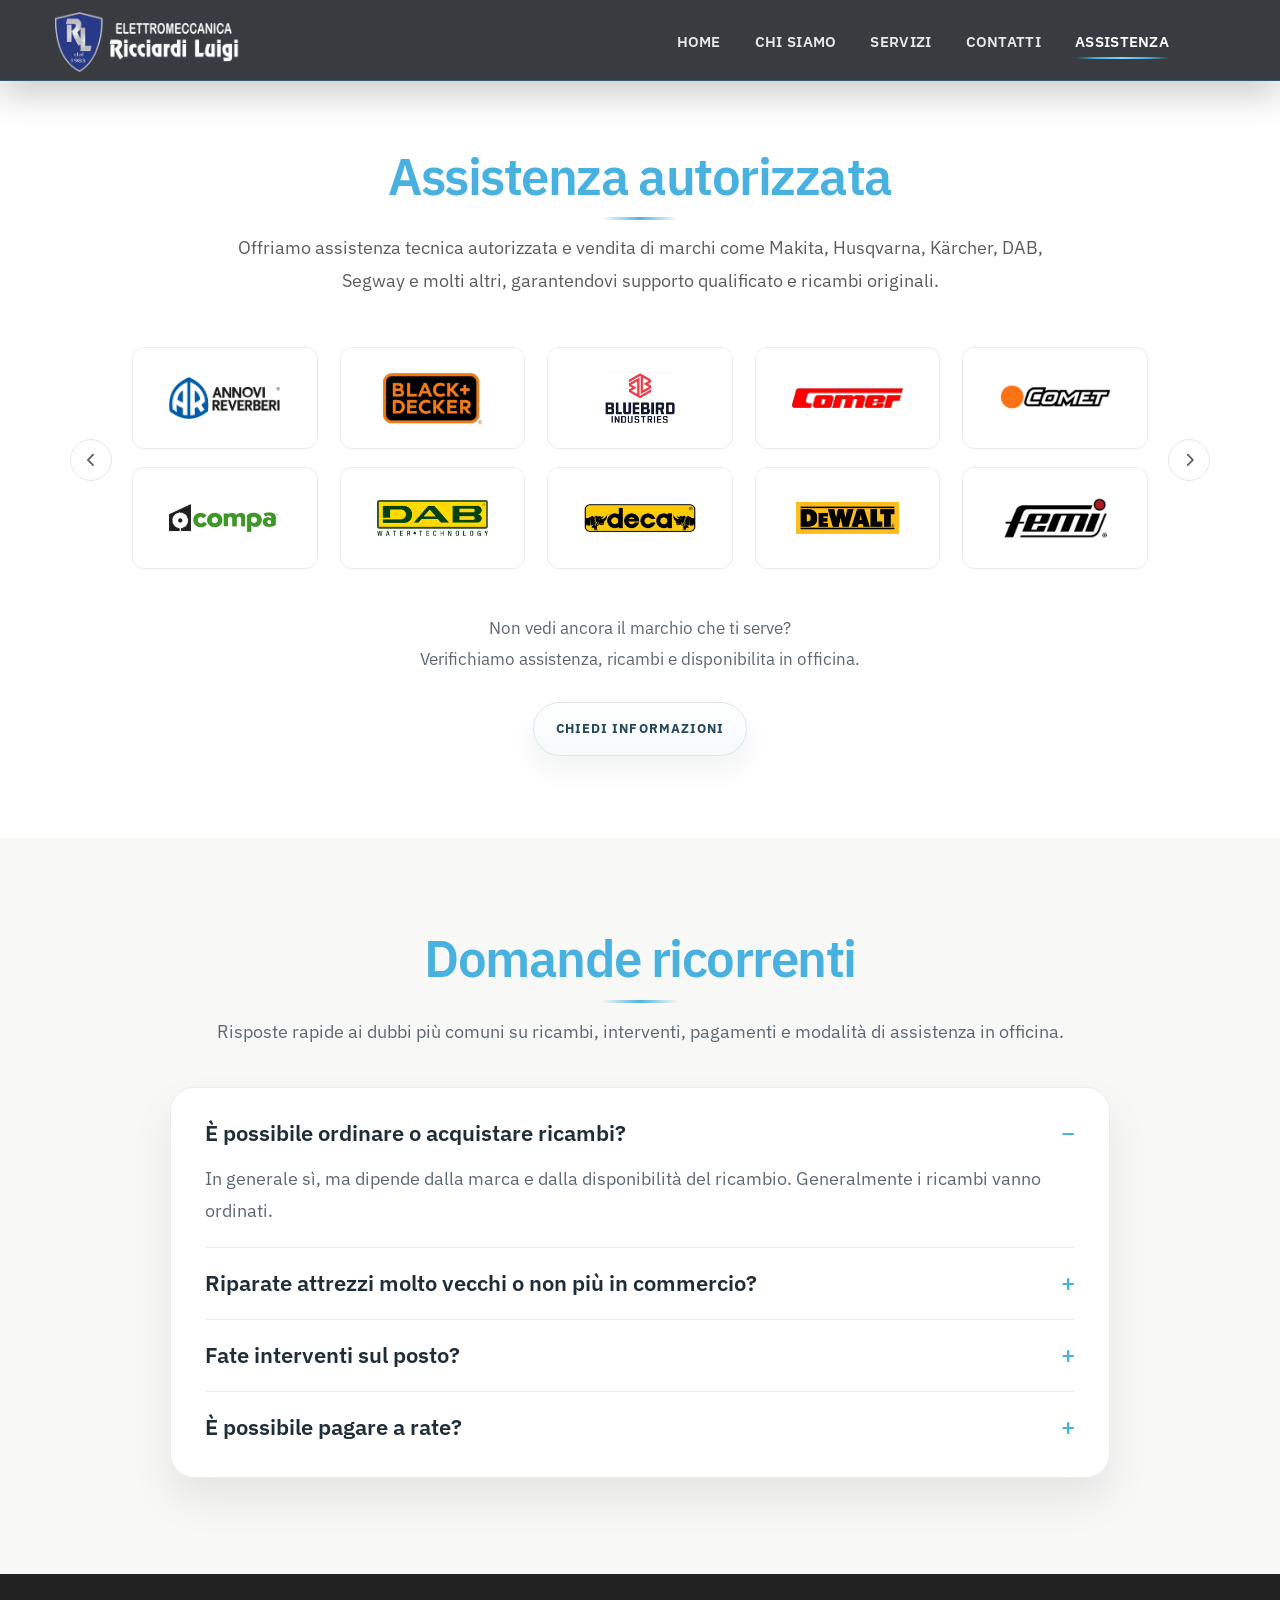
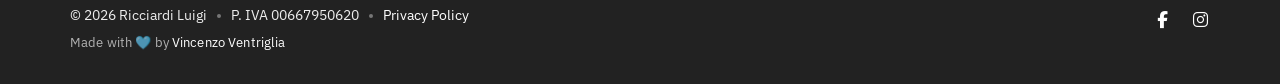
==== assistenza/index.html @ 471c22dd "Add Privacy Policy page and update footer links across multiple pages" ====
<!DOCTYPE html>
<html lang="it">
<head>
    <meta charset="utf-8">
    <meta name="viewport" content="width=device-width, initial-scale=1.0">
    <meta name="description" content="Assistenza autorizzata, marchi trattati e domande frequenti su ricambi, interventi, pagamenti e servizi di Ricciardi Luigi Elettromeccanica a Benevento.">
    <meta name="robots" content="index,follow,max-image-preview:large,max-snippet:-1,max-video-preview:-1">
    <meta name="author" content="Ricciardi Luigi Elettromeccanica">
    <meta name="theme-color" content="#13161b">
    <title>Assistenza | Ricciardi Luigi Elettromeccanica</title>
    <link rel="canonical" href="https://ricciardiluigi.it/assistenza/">
    <link rel="alternate" hreflang="it-IT" href="https://ricciardiluigi.it/assistenza/">
    <meta property="og:locale" content="it_IT">
    <meta property="og:type" content="website">
    <meta property="og:site_name" content="Ricciardi Luigi Elettromeccanica">
    <meta property="og:title" content="Assistenza | Ricciardi Luigi Elettromeccanica">
    <meta property="og:description" content="Assistenza autorizzata, marchi trattati e domande frequenti su ricambi, interventi, pagamenti e servizi a Benevento.">
    <meta property="og:url" content="https://ricciardiluigi.it/assistenza/">
    <meta property="og:image" content="https://ricciardiluigi.it/images/about/about_1_desktop.webp">
    <meta property="og:image:alt" content="Ricciardi Luigi Elettromeccanica a Benevento">
    <meta name="twitter:card" content="summary_large_image">
    <meta name="twitter:title" content="Assistenza | Ricciardi Luigi Elettromeccanica">
    <meta name="twitter:description" content="Assistenza autorizzata, marchi trattati e domande frequenti su ricambi, interventi, pagamenti e servizi a Benevento.">
    <meta name="twitter:image" content="https://ricciardiluigi.it/images/about/about_1_desktop.webp">
    <link href="../css/bootstrap.min.css" rel="stylesheet">
    <link rel="preconnect" href="https://fonts.googleapis.com">
    <link rel="preconnect" href="https://fonts.gstatic.com" crossorigin>
    <link href="https://fonts.googleapis.com/css2?family=IBM+Plex+Sans:wght@400;500;600;700&display=swap" rel="stylesheet">
    <link rel="preload" href="../css/icons.css?v=20260712-01" as="style" onload="this.onload=null;this.rel='stylesheet'">
    <noscript><link href="../css/icons.css?v=20260712-01" rel="stylesheet"></noscript>
    <link rel="preload" href="../css/animate.min.css" as="style" onload="this.onload=null;this.rel='stylesheet'">
    <noscript><link href="../css/animate.min.css" rel="stylesheet"></noscript>
    <link href="../css/styles.css?v=20260721-04" rel="stylesheet">
    <link rel="icon" type="image/x-icon" href="/favicon.ico">
    <link rel="shortcut icon" href="/favicon.ico">
</head>
<body>
    <header id="header">
        <nav id="main-nav" class="navbar navbar-default navbar-fixed-top" role="banner">
            <div class="container">
                <div class="navbar-header">
                    <button type="button" class="navbar-toggle collapsed" data-toggle="collapse" data-target="#primary-nav" aria-expanded="false" aria-controls="primary-nav" aria-label="Apri menu">
                        <span class="sr-only">Apri menu di navigazione</span>
                        <span class="navbar-toggle__box" aria-hidden="true">
                            <span class="icon-bar"></span>
                            <span class="icon-bar"></span>
                            <span class="icon-bar"></span>
                        </span>
                    </button>
                    <a class="navbar-brand" href="../index.html"><img src="../images/logo_esteso.webp" alt="Ricciardi Luigi Elettromeccanica"></a>
                </div>
                <div id="primary-nav" class="collapse navbar-collapse navbar-right">
                    <ul class="nav navbar-nav">
                        <li><a href="../index.html">Home</a></li>
                        <li class="nav-home-child"><a href="../index.html#about">Chi Siamo</a></li>
                        <li class="nav-home-child"><a href="../index.html#services">Servizi</a></li>
                        <li class="nav-home-child"><a href="../index.html#contact-us">Contatti</a></li>
                        <li class="active"><a href="index.html">Assistenza</a></li>
                        <li class="nav-mobile-only nav-assistenza-child"><a href="#domande-ricorrenti">Domande frequenti</a></li>
                      </ul>
                </div>
            </div>
        </nav>
    </header>

    <section id="page-top" class="page-shell support-page-shell">
        <div class="container">
            <div class="brand-area brand-area--subpage">
                <div class="section-header wow fadeInDown">
                    <h1 class="section-title">Assistenza autorizzata</h1>
                    <p>Offriamo assistenza tecnica autorizzata e vendita
                        di marchi come Makita, Husqvarna, Kärcher, DAB, Segway e molti altri, garantendovi
                        supporto qualificato e ricambi originali.
                    </p>
                </div>
                <div class="brand-carousel wow fadeInUp" data-wow-duration="500ms" data-wow-delay="0ms" data-brand-base="../">
                    <button class="brand-carousel__arrow brand-carousel__arrow--prev" type="button" aria-label="Marchi precedenti">
                        <i class="fa-solid fa-chevron-left" aria-hidden="true"></i>
                    </button>
                    <div class="brand-carousel__viewport">
                        <div class="brand-carousel__track"></div>
                    </div>
                    <button class="brand-carousel__arrow brand-carousel__arrow--next" type="button" aria-label="Marchi successivi">
                        <i class="fa-solid fa-chevron-right" aria-hidden="true"></i>
                    </button>
                </div>
                <div class="brand-area__footer wow fadeInUp" data-wow-duration="500ms" data-wow-delay="80ms">
                    <p>Non vedi ancora il marchio che ti serve? <br>Verifichiamo assistenza, ricambi e disponibilita in officina.</p>
                    <a class="brand-area__cta" href="../index.html#contact-us">Chiedi informazioni</a>
                </div>
            </div>
        </div>
    </section>

    <section class="support-questions-area" id="domande-ricorrenti">
        <div class="container">
            <div class="section-header support-questions-header wow fadeInDown" data-wow-duration="500ms" data-wow-delay="120ms">
                <h2 class="section-title">Domande ricorrenti</h2>
                <p>Risposte rapide ai dubbi più comuni su ricambi, interventi, pagamenti e modalità di assistenza in officina.</p>
            </div>
            <div class="page-content support-questions wow fadeInUp" data-wow-duration="500ms" data-wow-delay="180ms">
                <details class="support-question" open>
                    <summary>È possibile ordinare o acquistare ricambi?</summary>
                    <p>In generale sì, ma dipende dalla marca e dalla disponibilità del ricambio. Generalmente i ricambi vanno ordinati.</p>
                </details>
                <details class="support-question">
                    <summary>Riparate attrezzi molto vecchi o non più in commercio?</summary>
                    <p>Dipende dalla disponibilità dei ricambi a magazzino.</p>
                </details>
                <details class="support-question">
                    <summary>Fate interventi sul posto?</summary>
                    <p>No, non effettuiamo interventi sul posto.</p>
                </details>
                <details class="support-question">
                    <summary>È possibile pagare a rate?</summary>
                    <p>Sì, abbiamo soluzioni di rateizzazione. Per saperne di più, passa a trovarci in negozio.</p>
                </details>
            </div>
        </div>
    </section>

    <footer id="footer">
        <div class="container">
            <div class="row">
                <div class="col-sm-6">
                    <div class="footer-meta">
                        <div class="footer-meta__legal">
                            <span>&copy; 2026 Ricciardi Luigi</span>
                            <span class="footer-meta__separator" aria-hidden="true"></span>
                            <span>P. IVA 00667950620</span>
                            <span class="footer-meta__separator" aria-hidden="true"></span>
                            <a href="../privacy.html">Privacy Policy</a>
                        </div>
                        <div class="footer-meta__credit">Made with &#129653; by <a href="https://viventriglia.github.io/portfolio/" target="_blank" rel="noopener noreferrer">Vincenzo Ventriglia</a></div>
                    </div>
                </div>
                <div class="col-sm-6">
                    <ul class="social-icons">
                        <li><a href="https://www.facebook.com/ricciardiluigibn/" aria-label="Facebook"><i class="fa-brands fa-facebook-f"></i></a></li>
                        <li><a href="https://www.instagram.com/ricciardi_luigi_bn/" aria-label="Instagram"><i class="fa-brands fa-instagram"></i></a></li>
                    </ul>
                </div>
            </div>
        </div>
    </footer>

    <a id="tohash" class="back-to-top" href="#page-top" aria-label="Torna in alto">
        <svg class="back-to-top__progress" viewBox="0 0 60 60" aria-hidden="true" focusable="false">
            <circle class="back-to-top__progress-track" cx="30" cy="30" r="27"></circle>
            <circle class="back-to-top__progress-circle" cx="30" cy="30" r="27"></circle>
        </svg>
        <i class="fa-solid fa-arrow-up" aria-hidden="true"></i>
    </a>

    <script src="../js/jquery.js"></script>
    <script src="../js/bootstrap.min.js"></script>
    <script src="../images/brands/brands-manifest.js?v=20260609-01"></script>
    <script src="../js/wow.min.js"></script>
    <script src="../js/custom-scripts.js?v=20260803-01"></script>
</body>
</html>
---- css/icons.css ----
/*!
 * Local icon subset based on Font Awesome Free 6.7.2.
 * Keeps the same visual rendering while loading only the icons used on this site.
 */

@font-face {
  font-family: "Ricciardi Icons Solid";
  font-style: normal;
  font-weight: 900;
  font-display: block;
  src: url("../webfonts/fa-solid-900.woff2") format("woff2");
}

@font-face {
  font-family: "Ricciardi Icons Brands";
  font-style: normal;
  font-weight: 400;
  font-display: block;
  src: url("../webfonts/fa-brands-400.woff2") format("woff2");
}

.fa-solid,
.fa-brands {
  -webkit-font-smoothing: antialiased;
  -moz-osx-font-smoothing: grayscale;
  display: inline-block;
  font-style: normal;
  font-variant: normal;
  line-height: 1;
  text-rendering: auto;
}

.fa-solid {
  font-family: "Ricciardi Icons Solid";
  font-weight: 900;
}

.fa-brands {
  font-family: "Ricciardi Icons Brands";
  font-weight: 400;
}

.fa-solid::before,
.fa-brands::before {
  content: var(--fa);
}

.fa-house { --fa: "\f015"; }
.fa-screwdriver-wrench { --fa: "\f7d9"; }
.fa-droplet { --fa: "\f043"; }
.fa-faucet-drip { --fa: "\e006"; }
.fa-bolt { --fa: "\f0e7"; }
.fa-robot { --fa: "\f544"; }
.fa-chevron-left { --fa: "\f053"; }
.fa-chevron-right { --fa: "\f054"; }
.fa-phone-volume { --fa: "\f2a0"; }
.fa-mobile-screen-button { --fa: "\f3cd"; }
.fa-envelope { --fa: "\f0e0"; }
.fa-location-dot { --fa: "\f3c5"; }
.fa-route { --fa: "\f4d7"; }
.fa-sailboat { --fa: "\e445"; }
.fa-facebook-f { --fa: "\f39e"; }
.fa-instagram { --fa: "\f16d"; }
.fa-arrow-up { --fa: "\f062"; }
---- css/icons.css ----
/*!
 * Local icon subset based on Font Awesome Free 6.7.2.
 * Keeps the same visual rendering while loading only the icons used on this site.
 */

@font-face {
  font-family: "Ricciardi Icons Solid";
  font-style: normal;
  font-weight: 900;
  font-display: block;
  src: url("../webfonts/fa-solid-900.woff2") format("woff2");
}

@font-face {
  font-family: "Ricciardi Icons Brands";
  font-style: normal;
  font-weight: 400;
  font-display: block;
  src: url("../webfonts/fa-brands-400.woff2") format("woff2");
}

.fa-solid,
.fa-brands {
  -webkit-font-smoothing: antialiased;
  -moz-osx-font-smoothing: grayscale;
  display: inline-block;
  font-style: normal;
  font-variant: normal;
  line-height: 1;
  text-rendering: auto;
}

.fa-solid {
  font-family: "Ricciardi Icons Solid";
  font-weight: 900;
}

.fa-brands {
  font-family: "Ricciardi Icons Brands";
  font-weight: 400;
}

.fa-solid::before,
.fa-brands::before {
  content: var(--fa);
}

.fa-house { --fa: "\f015"; }
.fa-screwdriver-wrench { --fa: "\f7d9"; }
.fa-droplet { --fa: "\f043"; }
.fa-faucet-drip { --fa: "\e006"; }
.fa-bolt { --fa: "\f0e7"; }
.fa-robot { --fa: "\f544"; }
.fa-chevron-left { --fa: "\f053"; }
.fa-chevron-right { --fa: "\f054"; }
.fa-phone-volume { --fa: "\f2a0"; }
.fa-mobile-screen-button { --fa: "\f3cd"; }
.fa-envelope { --fa: "\f0e0"; }
.fa-location-dot { --fa: "\f3c5"; }
.fa-route { --fa: "\f4d7"; }
.fa-sailboat { --fa: "\e445"; }
.fa-facebook-f { --fa: "\f39e"; }
.fa-instagram { --fa: "\f16d"; }
.fa-arrow-up { --fa: "\f062"; }
---- css/styles.css ----
/*
Author: webthemez.com
Author URL: http://webthemez.com
*/
/*************************
*******Typography******
**************************/
html,
body {
  overflow-x: hidden;
}

body {
  padding-top: 100px;
  background: #fff;
  font-family: 'IBM Plex Sans', sans-serif;
  font-weight: 400;
  color: #282828;
  line-height: 26px;
  padding: 0;
}
h1,
h2,
h3,
h4,
h5,
h6 {
  font-weight: 600;
  font-family: 'IBM Plex Sans', sans-serif;
}
a {
  color: #45aed6;
  -webkit-transition: color 400ms, background-color 400ms;
  -moz-transition: color 400ms, background-color 400ms;
  -o-transition: color 400ms, background-color 400ms;
  transition: color 400ms, background-color 400ms;
}
a:hover,
a:focus {
  text-decoration: none;
  color: #2a95be;
}
hr {
  border-top: 1px solid #e5e5e5;
  border-bottom: 1px solid #fff;
}
.section-header {
  display: grid;
  justify-items: center;
  row-gap: 28px;
  margin-bottom: 56px;
}
.section-header p{
  max-width: 860px;
  margin: 0 auto;
  text-align:center;
  font-size: 18px;
  line-height: 1.9;
  color: #5d6873;
}
.section-header .section-title {
  font-size: clamp(38px, 4vw, 56px);
  color: #48B1DF;
  position: relative;
  padding-bottom: 0;
  margin: 0;
  display: block;
  text-align: center;
  border-bottom: 0;
  letter-spacing: -0.03em;
}
.section-header .section-title:before {
  content: "";
  position: absolute;
  left: 50%;
  bottom: -16px;
  width: 76px;
  height: 3px;
  transform: translateX(-50%);
  background: linear-gradient(90deg, rgba(72, 177, 223, 0), rgba(72, 177, 223, 0.95) 50%, rgba(72, 177, 223, 0));
  border-radius: 999px;
  margin: 0 auto;
}

.navbar-nav>li>a {
text-transform: uppercase;
}
/*************************
*******Header******
**************************/
#main-nav.navbar-default {
  background: rgba(19, 22, 27, 0.96);
  border-bottom: 1px solid rgba(72, 177, 223, 0.28);
  will-change: transform;
  -webkit-backface-visibility: hidden;
  backface-visibility: hidden;
}
.navbar.navbar-default {
  border: 0;
  border-radius: 0;
  margin-bottom: 0;
}
.navbar-default .navbar-collapse,
.navbar-default .navbar-form {
  border-color: transparent;
}
.navbar.navbar-default .navbar-toggle {
  width: 50px;
  height: 46px;
  margin: 18px 15px 0 0;
  padding: 0;
  border: 1px solid rgba(72, 177, 223, 0.22);
  border-radius: 14px;
  background: rgba(255, 255, 255, 0.04);
  transition: background-color 220ms ease, border-color 220ms ease, transform 220ms ease;
}
.navbar.navbar-default .navbar-toggle:hover,
.navbar.navbar-default .navbar-toggle:focus {
  background: rgba(72, 177, 223, 0.12);
  border-color: rgba(72, 177, 223, 0.42);
}
.navbar.navbar-default .navbar-toggle:focus {
  outline: none;
}
.navbar-toggle__box {
  position: relative;
  display: block;
  width: 20px;
  height: 14px;
  margin: 0 auto;
}
.navbar.navbar-default .navbar-toggle .icon-bar {
  position: absolute;
  left: 0;
  width: 100%;
  height: 2px;
  margin: 0;
  border-radius: 999px;
  background: #f6fbff;
  transition: top 220ms ease, transform 220ms ease, opacity 180ms ease, background-color 220ms ease;
}
.navbar.navbar-default .navbar-toggle .icon-bar:nth-child(1) {
  top: 0;
}
.navbar.navbar-default .navbar-toggle .icon-bar:nth-child(2) {
  top: 6px;
}
.navbar.navbar-default .navbar-toggle .icon-bar:nth-child(3) {
  top: 12px;
}
.navbar.navbar-default .navbar-toggle:not(.collapsed) .icon-bar:nth-child(1) {
  top: 6px;
  transform: rotate(45deg);
}
.navbar.navbar-default .navbar-toggle:not(.collapsed) .icon-bar:nth-child(2) {
  opacity: 0;
}
.navbar.navbar-default .navbar-toggle:not(.collapsed) .icon-bar:nth-child(3) {
  top: 6px;
  transform: rotate(-45deg);
}
.navbar.navbar-default .navbar-brand {
  height: auto;
  padding: 10px 15px 8px;
}
.navbar-brand img {
  height: 60px;
  max-width: 240px;
  width: auto;
  display: block;
}
#main-nav.navbar-default .navbar-collapse {
  clear: both;
  margin: 10px 15px 14px;
  padding: 10px;
  border-top: 0;
  border-radius: 20px;
  background: rgba(16, 19, 24, 0.96);
  box-shadow: 0 18px 40px rgba(10, 15, 20, 0.26);
}
#main-nav.navbar-default .navbar-nav {
  float: none;
  margin: 0;
}
#main-nav.navbar-default .navbar-nav > li {
  float: none;
  border: 0;
}
#main-nav.navbar-default .navbar-nav > li + li {
  margin-top: 4px;
}
#main-nav.navbar-default .navbar-nav > li > a {
  position: relative;
  padding: 14px 16px;
  border-radius: 14px;
  background: transparent;
  color: rgba(245, 247, 248, 0.92);
  font-size: 14px;
  font-weight: 600;
  letter-spacing: 0.04em;
  transition: color 220ms ease, background-color 220ms ease, box-shadow 220ms ease;
}
#main-nav.navbar-default .navbar-nav > li > a.nav-home-link {
  min-width: 50px;
  text-align: center;
}
#main-nav.navbar-default .navbar-nav > li > a.nav-home-link i {
  font-size: 16px;
  vertical-align: middle;
}
#main-nav.navbar-default .navbar-nav > li > a:hover,
#main-nav.navbar-default .navbar-nav > li > a:focus {
  color: #ffffff;
  background: rgba(72, 177, 223, 0.12);
}
#main-nav.navbar-default .navbar-nav > li.active > a,
#main-nav.navbar-default .navbar-nav > li.open > a {
  color: #ffffff;
  background: rgba(72, 177, 223, 0.12);
  box-shadow: inset 2px 0 0 #48B1DF;
}
#main-nav.navbar-default .navbar-nav > li > a:focus {
    outline: none;
  }
#main-nav.navbar-default .navbar-nav > li.nav-home-child > a {
    padding-left: 32px;
  }
#main-nav.navbar-default .navbar-nav > li.nav-assistenza-child > a {
    padding-left: 32px;
  }
.nav-mobile-only {
    display: list-item;
  }
 

@media only screen and (min-width: 768px) {
  #main-nav.navbar-default { 
    background: rgba(19, 22, 27, 0.84);
    border-bottom: 1px solid rgba(72, 177, 223, 0.24);
    -webkit-box-shadow: 0 14px 34px rgba(8, 12, 18, 0.2);
    box-shadow: 0 14px 34px rgba(8, 12, 18, 0.2);
    -webkit-backdrop-filter: blur(14px);
    backdrop-filter: blur(14px);
  }
  #main-nav.navbar-default .container {
    display: flex;
    align-items: center;
    justify-content: space-between;
  }
  #main-nav.navbar-default .navbar-header {
    float: none;
    display: flex;
    align-items: center;
    flex: 0 0 auto;
  }
  .navbar.navbar-default .navbar-brand {
    padding: 12px 0 8px;
  }
  #main-nav.navbar-default .navbar-collapse {
    float: none !important;
    clear: none;
    margin-left: auto;
    margin-top: 0;
    margin-bottom: 0;
    padding: 0;
    border-top: 0;
    border-radius: 0;
    background: transparent;
    box-shadow: none;
  }
  #main-nav.navbar-default .navbar-nav {
    float: none;
    display: flex;
    align-items: center;
    gap: 6px;
    margin: 0;
    border: 0;
  }
  #main-nav.navbar-default .navbar-nav > li + li {
    margin-top: 0;
  }
  #main-nav.navbar-default .navbar-nav > li.nav-home-child > a {
    padding-left: 14px;
  }
  #main-nav.navbar-default .navbar-nav > li.nav-assistenza-child > a {
    display: none;
  }
  .navbar-nav>li {
    float: none;
    border: 0;
  }
  #main-nav.navbar-default .navbar-nav > li > a {
    position: relative;
    overflow: hidden;
    padding: 22px 14px 18px;
    border-bottom: 0;
    border-radius: 0;
    background: transparent;
    color: rgba(245, 247, 248, 0.92);
    font-size: 15px;
    font-weight: 600;
    line-height: 1.1;
    letter-spacing: 0.02em;
    transition: color 220ms ease, background-color 220ms ease, box-shadow 220ms ease, transform 220ms ease;
  }
  #main-nav.navbar-default .navbar-nav > li > a.nav-home-link {
    min-width: 44px;
    padding-left: 12px;
    padding-right: 12px;
  }
  #main-nav.navbar-default .navbar-nav > li > a:before {
    content: "";
    position: absolute;
    inset: 0;
    background:
      radial-gradient(circle 84px at var(--nav-glow-x, 50%) var(--nav-glow-y, 50%), rgba(72, 177, 223, 0.2), rgba(72, 177, 223, 0.07) 40%, transparent 74%);
    opacity: 0;
    transition: opacity 220ms ease;
    pointer-events: none;
    display: none;
  }
  #main-nav.navbar-default .navbar-nav > li > a:after {
    content: "";
    position: absolute;
    left: 14px;
    right: 14px;
    bottom: 9px;
    height: 2px;
    border-radius: 999px;
    background: linear-gradient(90deg, rgba(72, 177, 223, 0), rgba(72, 177, 223, 0.95) 22%, rgba(139, 222, 255, 0.95) 50%, rgba(72, 177, 223, 0.95) 78%, rgba(72, 177, 223, 0));
    transform: scaleX(0.4);
    opacity: 0;
    transition: transform 220ms ease, opacity 220ms ease;
    pointer-events: none;
  }
  .navbar-default .navbar-nav>li>a {
    color: #f5f7f8;
  }
  #main-nav.navbar-default .navbar-nav > li.active > a,
  #main-nav.navbar-default .navbar-nav > li.open > a,
  #main-nav.navbar-default .navbar-nav > li:hover > a {
    background: transparent;
    color: #ffffff;
    box-shadow: none;
    transform: none;
  }
  #main-nav.navbar-default .navbar-nav > li.active > a:after,
  #main-nav.navbar-default .navbar-nav > li.open > a:after,
  #main-nav.navbar-default .navbar-nav > li:hover > a:after,
  #main-nav.navbar-default .navbar-nav > li > a:focus-visible:after {
    transform: scaleX(1);
    opacity: 1;
  }
  #main-nav.navbar-default .navbar-nav > li > a:focus {
    outline: none;
    background: transparent;
  }
  .navbar-brand img {
    height: 64px;
    max-width: 280px;
  }
}

#hero-banner{
  position: relative;
  overflow: hidden;
  min-height: 100vh;
  min-height: 100svh;
  background: #111827;
  color:#fff;
}
#hero-banner:before {
  content: "";
  position: absolute;
  inset: 0;
  background: linear-gradient(180deg, rgba(17, 24, 39, 0.55) 0%, rgba(17, 24, 39, 0.35) 30%, rgba(17, 24, 39, 0.68) 100%);
  z-index: 1;
  pointer-events: none;
}
#hero-banner.item {
  min-height: 558px;
  background-repeat: no-repeat;
  background-position: 50% 0;
  background-size: cover;
}
#hero-banner .banner-inner {
  position: relative;
  z-index: 2;
  width: 100%;
  min-height: 100vh;
  min-height: 100svh;
  display: flex;
  align-items: center;
}
#hero-banner .banner-inner .container {
  width: 100%;
}
#hero-banner .banner-inner .col-sm-12 {
  position: relative;
  -webkit-user-select: none;
  user-select: none;
}
#hero-banner .banner-inner .col-sm-12:before {
  content: "";
  position: absolute;
  left: 50%;
  top: 50%;
  width: min(86vw, 920px);
  height: min(42vh, 250px);
  transform: translate(-50%, -50%);
  background: radial-gradient(circle at center, rgba(10, 16, 24, 0.42) 0%, rgba(10, 16, 24, 0.24) 40%, rgba(10, 16, 24, 0.08) 65%, rgba(10, 16, 24, 0) 80%);
  filter: blur(20px);
  pointer-events: none;
  z-index: 0;
}
.hero-mobile-slider {
  display: block;
  position: absolute;
  inset: 0;
  z-index: 0;
}
.hero-mobile-slide {
  position: absolute;
  inset: 0;
  opacity: 0;
  transform: scale(1.04);
  transition: opacity 1200ms ease, transform 6800ms ease;
}
.hero-mobile-slider.is-booting .hero-mobile-slide:first-child {
  opacity: 0.82;
  transform: scale(1.06);
}
.hero-mobile-slide.is-active {
  opacity: 1;
  transform: scale(1);
}
.hero-mobile-slide video {
  width: 100%;
  height: 100%;
  object-fit: cover;
  object-position: center;
  display: block;
}
.hero-scroll-cue {
  position: absolute;
  left: 50%;
  bottom: max(30px, calc(20px + env(safe-area-inset-bottom, 0px)));
  display: inline-flex;
  align-items: center;
  justify-content: center;
  width: 50px;
  height: 50px;
  margin-left: -25px;
  border-radius: 999px;
  border: 1px solid rgba(255, 255, 255, 0.18);
  background: rgba(9, 15, 24, 0.2);
  box-shadow: 0 10px 24px rgba(8, 12, 18, 0.14);
  backdrop-filter: blur(8px);
  -webkit-backdrop-filter: blur(8px);
  z-index: 3;
  animation: heroScrollNudge 1.9s ease-in-out infinite;
  transition: background-color 220ms ease, border-color 220ms ease, transform 220ms ease;
}
.hero-scroll-cue__arrow {
  display: block;
  width: 13px;
  height: 13px;
  border-right: 2px solid rgba(255, 255, 255, 0.9);
  border-bottom: 2px solid rgba(255, 255, 255, 0.9);
  transform: rotate(45deg);
}
.hero-scroll-cue:hover,
.hero-scroll-cue:focus {
  background: rgba(72, 177, 223, 0.14);
  border-color: rgba(72, 177, 223, 0.34);
  transform: translateY(-2px);
  outline: none;
}
.hero-scroll-cue:hover .hero-scroll-cue__arrow,
.hero-scroll-cue:focus .hero-scroll-cue__arrow {
  border-color: #ffffff;
}
body.has-site-notice .hero-scroll-cue {
  bottom: calc(var(--site-notice-height, 0px) + max(30px, calc(env(safe-area-inset-bottom, 0px) + 30px)));
}
#hero-banner h1,
#hero-banner h2 {
  margin: 0;
  font-size: 64px;
  line-height: 1.1; 
  font-weight: 600;
  letter-spacing: -0.02em;
  text-align:center;
  position: relative;
  z-index: 1;
  text-shadow: 0 2px 18px rgba(0, 0, 0, 0.34), 0 1px 3px rgba(0, 0, 0, 0.4);
}
#hero-banner h1 b,
#hero-banner h2 b{
color:#48B1DF;
}
#hero-banner p { 
  font-size: 34px; 
  margin: 20px 0 20px;
  line-height: 1.3; 
  font-weight: 500;
  text-align:center;
  position: relative;
  z-index: 1;
  text-shadow: 0 2px 16px rgba(0, 0, 0, 0.32), 0 1px 2px rgba(0, 0, 0, 0.42);
}
#hero-banner .banner-inner h1 > span,
#hero-banner .banner-inner h2 > span {
  color: #45aed6;
}
 
#services {
  padding: 100px 0 75px;
  background: #f8f8f6;
}
.features {
  display: flex;
  flex-wrap: wrap;
}
.features > [class*="col-"] {
  display: flex;
  margin-bottom: 30px;
}
@media only screen and (min-width: 992px) {
  #services .features {
    display: grid;
    grid-template-columns: repeat(6, minmax(0, 1fr));
    align-items: stretch;
  }
  #services .features > [class*="col-"] {
    float: none;
    width: auto;
    margin-bottom: 30px;
    grid-column: span 2;
  }
  #services .features > [class*="col-"]:nth-child(4) {
    grid-column: 2 / span 2;
  }
  #services .features > [class*="col-"]:nth-child(5) {
    grid-column: 4 / span 2;
  }
}
.media.service-box {
  margin: 0;
  padding: 12px 18px 12px 108px;
  position: relative;
  width: 100%;
  min-height: 180px;
  background: transparent;
  border: 0;
  box-shadow: none;
  transition: transform 200ms ease;
}
.media.service-box .pull-left {
  margin-right: 20px;
}
.media.service-box .pull-left > i {
  font-size: 31px;
  line-height: 52px;
  text-align: center;
  width: 80px; 
  color: #48B1DF;
  transition: transform 200ms ease, background-color 200ms ease, color 200ms ease;
  position: absolute;
  padding: 14px;
  left: 6px;
  top: 6px;
  vertical-align: middle;
  background: #f1f1f1;
  border-radius: 50%;
  height: 80px;
}
.features .media.service-box .pull-left > i{
color: #48B1DF;
}
.media.service-box .media-heading {
  margin-bottom: 10px;
  font-size: 22px;
  line-height: 1.25;
  font-weight: 600;
  color: #1e2b36;
}
.media.service-box p {
  margin: 0;
  font-size: 15px;
  line-height: 1.6;
  font-weight: 400;
  color: #4d5c68;
}
@media (hover: hover) and (pointer: fine) {
  .media.service-box:hover {
    transform: translateY(-2px);
  }
  .media.service-box:hover .pull-left > i {
    transform: scale(1.03);
    background: #dff1fb;
    color: #0f6c95;
  }
  .media.service-box:hover .media-heading {
    color: #0f6c95;
  }
}
.brand-area {
  padding: 96px 0 68px;
  background: #ffffff;
}
.brand-area .section-header {
  margin-bottom: 42px;
}
.brand-area .section-header p {
  max-width: 860px;
  margin: 0 auto;
  line-height: 1.8;
  color: #5c5c5c;
}
.brand-carousel {
  position: relative;
  padding: 0 62px;
}
.brand-carousel__viewport {
  overflow: hidden;
  padding-top: 8px;
  padding-bottom: 12px;
}
.brand-carousel__track {
  display: flex;
  transition: transform 420ms ease;
  will-change: transform;
}
.brand-page {
  min-width: 100%;
  flex: 0 0 100%;
  display: grid;
  grid-template-columns: repeat(var(--brand-columns, 5), minmax(0, 1fr));
  gap: 18px 22px;
  justify-items: center;
  align-items: stretch;
}
.brand-item {
  min-width: 0;
  width: 100%;
  max-width: 210px;
}
.brand-logo-slot {
  position: relative;
  overflow: hidden;
  margin: 0;
  width: 100%;
  height: 102px;
  display: flex;
  align-items: center;
  justify-content: center;
  padding: 18px 24px;
  border: 1px solid #ebebe6;
  border-radius: 12px;
  background: #ffffff;
  transition: border-color 220ms ease, box-shadow 220ms ease, transform 220ms ease;
}
.brand-logo-slot::after {
  content: "";
  position: absolute;
  inset: 0;
  background: linear-gradient(180deg, rgba(255, 255, 255, 0) 38%, rgba(34, 34, 34, 0.08) 100%);
  opacity: 0;
  transition: opacity 220ms ease;
}
.brand-logo-slot img {
  position: relative;
  z-index: 1;
  max-width: 82%;
  max-height: 52px;
  width: auto;
  height: auto;
  object-fit: contain;
  transition: transform 220ms ease, opacity 220ms ease;
}
.brand-logo-slot__label {
  position: absolute;
  right: 10px;
  bottom: 10px;
  left: 10px;
  z-index: 1;
  margin: 0;
  padding: 7px 10px;
  border-radius: 999px;
  background: rgba(34, 34, 34, 0.86);
  color: #ffffff;
  font-size: 11px;
  font-weight: 700;
  letter-spacing: 0.08em;
  line-height: 1.2;
  text-align: center;
  text-transform: uppercase;
  opacity: 0;
  pointer-events: none;
  transform: translateY(8px);
  transition: opacity 220ms ease, transform 220ms ease;
}
.brand-carousel__arrow {
  position: absolute;
  top: 50%;
  width: 42px;
  height: 42px;
  margin-top: -21px;
  border: 1px solid #e7e7e1;
  border-radius: 50%;
  background: #ffffff;
  color: #5c5c5c;
  transition: color 220ms ease, border-color 220ms ease, box-shadow 220ms ease, opacity 220ms ease;
}
.brand-carousel__arrow--prev {
  left: 0;
}
.brand-carousel__arrow--next {
  right: 0;
}
.brand-carousel__arrow[disabled] {
  opacity: 0.35;
  cursor: default;
}
.brand-carousel.is-single-page {
  padding-left: 0;
  padding-right: 0;
}
.brand-carousel.is-single-page .brand-carousel__arrow {
  display: none;
}
.brand-area__footer {
  max-width: 720px;
  margin: 36px auto 0;
  text-align: center;
}
.services-area__footer {
  max-width: 720px;
  margin: 34px auto 0;
  text-align: center;
}
.brand-area__footer p {
  margin: 0 0 18px;
  font-size: 17px;
  line-height: 1.8;
  color: #5d6873;
}
.services-area__footer p {
  margin: 0 0 18px;
  font-size: 18px;
  line-height: 1.9;
  font-weight: 400;
  color: #5d6873;
}
.page-shell {
  min-height: 100vh;
  padding: 148px 0 88px;
  background: #ffffff;
}
.support-page-shell {
    min-height: 0;
    padding-bottom: 82px;
  }
.page-shell .brand-area {
    padding: 0;
    background: transparent;
  }
.page-shell .brand-area__footer {
    margin-top: 32px;
  }
.support-questions-area {
  padding: 92px 0 96px;
  background: #f8f8f6;
}
.support-questions-header {
  margin-bottom: 38px;
}
.page-content {
  max-width: 940px;
  margin: 0 auto;
  padding: 30px 34px 34px;
  border: 1px solid #e6edf1;
  border-radius: 24px;
  background: #ffffff;
  box-shadow: 0 22px 42px rgba(12, 18, 26, 0.08);
}
.support-questions {
  display: grid;
  gap: 0;
}
.support-question {
  padding: 20px 0;
  border-bottom: 1px solid #e6edf1;
}
.support-question:first-child {
  padding-top: 0;
}
.support-question:last-child {
  padding-bottom: 0;
  border-bottom: 0;
}
.support-question summary {
  position: relative;
  padding: 0 34px 0 0;
  list-style: none;
  cursor: pointer;
  font-size: 22px;
  line-height: 1.4;
  font-weight: 600;
  color: #1f2d37;
}
.support-question summary::-webkit-details-marker {
  display: none;
}
.support-question summary::after {
  content: "+";
  position: absolute;
  right: 0;
  top: 2px;
  color: #48B1DF;
  font-size: 24px;
  line-height: 1;
  font-weight: 500;
}
.support-question[open] summary::after {
  content: "−";
}
.support-question p {
  margin: 14px 0 0;
  font-size: 18px;
  line-height: 1.8;
  color: #5d6873;
}
.news-grid {
  display: grid;
  grid-template-columns: repeat(3, minmax(0, 1fr));
  gap: 24px;
}
.news-card {
  padding: 26px 24px;
  border: 1px solid #e6edf1;
  border-radius: 18px;
  background: #ffffff;
  box-shadow: 0 14px 28px rgba(15, 23, 33, 0.04);
}
.news-card__meta {
  display: inline-block;
  margin-bottom: 14px;
  font-size: 12px;
  font-weight: 700;
  letter-spacing: 0.08em;
  text-transform: uppercase;
  color: #48B1DF;
}
.news-card h3 {
  margin: 0 0 14px;
  font-size: 24px;
  line-height: 1.3;
  color: #1f2d37;
}
.news-card p {
  margin: 0;
  font-size: 17px;
  line-height: 1.8;
  color: #5d6873;
}
.about-link,
.brand-area__cta {
  position: relative;
  display: inline-flex;
  align-items: center;
  justify-content: center;
  min-width: 174px;
  margin-top: 10px;
  padding: 13px 22px;
  border: 1px solid rgba(33, 53, 67, 0.12);
  border-radius: 999px;
  background: linear-gradient(180deg, rgba(255, 255, 255, 0.96) 0%, rgba(246, 250, 252, 0.96) 100%);
  font-size: 13px;
  font-weight: 700;
  letter-spacing: 0.08em;
  text-transform: uppercase;
  color: #26495b;
  box-shadow: 0 14px 28px rgba(18, 27, 34, 0.06), inset 0 1px 0 rgba(255, 255, 255, 0.88);
  transition: background-color 360ms ease, border-color 360ms ease, color 360ms ease, transform 360ms ease, box-shadow 360ms ease;
}
.about-link:hover,
.about-link:focus,
.brand-area__cta:hover,
.brand-area__cta:focus {
  color: #ffffff;
  background: linear-gradient(135deg, rgba(34, 34, 34, 0.88) 0%, rgba(34, 34, 34, 0.72) 100%);
  border-color: rgba(72, 177, 223, 0.2);
  box-shadow: 0 18px 34px rgba(14, 22, 29, 0.1);
  transform: translateY(-2px);
}
@media (hover: hover) and (pointer: fine) {
  .brand-logo-slot:hover {
    transform: translateY(-2px);
    border-color: #d6e7ef;
    box-shadow: 0 16px 26px rgba(34, 34, 34, 0.05);
  }
  .brand-logo-slot:hover::after {
    opacity: 1;
  }
  .brand-logo-slot:hover img {
    transform: translateY(-6px) scale(0.96);
    opacity: 0.7;
  }
  .brand-logo-slot:hover .brand-logo-slot__label {
    opacity: 1;
    transform: translateY(0);
  }
  .brand-carousel__arrow:hover:not([disabled]) {
    color: #48B1DF;
    border-color: #48B1DF;
    box-shadow: 0 10px 20px rgba(34, 34, 34, 0.08);
  }
}
#about {
  padding: 92px 0 82px;
  background: #ffffff;
}
#about .section-header {
  margin-bottom: 90px;
}
#about .section-header p {
  max-width: 920px;
  margin: 0 auto;
  line-height: 1.9;
  color: #5f5f5f;
}
.about-showcase {
  display: flex;
  align-items: center;
}
.about-showcase > [class*="col-"] {
  display: flex;
}
.about-visual,
.about-card {
  width: 100%;
}
.about-visual {
  padding-right: 26px;
}
.about-stack {
  position: relative;
  min-height: 468px;
  max-width: 600px;
  margin-right: auto;
  user-select: none;
  touch-action: pan-y;
}
.about-stack__card {
  position: absolute;
  left: 50%;
  top: 0;
  width: min(84%, 500px);
  aspect-ratio: 4 / 3;
  margin: 0;
  padding: 0;
  border-radius: 22px;
  background: transparent;
  border: 0;
  box-shadow: 0 18px 34px rgba(16, 21, 28, 0.08);
  transform-origin: center center;
  transition: transform 780ms cubic-bezier(0.24, 1, 0.36, 1), opacity 520ms ease, box-shadow 780ms cubic-bezier(0.24, 1, 0.36, 1);
  will-change: transform, opacity;
  pointer-events: none;
}
.about-stack__media {
  overflow: hidden;
  height: 100%;
  border-radius: 22px;
  border: 1px solid rgba(255, 255, 255, 0.14);
  box-shadow: inset 0 1px 0 rgba(255, 255, 255, 0.06);
}
.about-stack__media picture,
.about-stack__media img {
  display: block;
  width: 100%;
  height: 100%;
}
.about-stack__media img {
  object-fit: cover;
}
.about-stack__card--detail-left img {
  object-position: 28% center;
}
.about-stack__card--detail-right img {
  object-position: 68% center;
}
.about-stack__card--detail-center img {
  object-position: center;
}
.about-stack__card.is-front {
  z-index: 3;
  transform: translateX(-50%) translateY(0) rotate(-1.6deg) scale(1);
  box-shadow: 0 22px 40px rgba(16, 21, 28, 0.14);
  opacity: 1;
}
.about-stack__card.is-middle {
  z-index: 2;
  transform: translateX(-50%) translateY(18px) rotate(1.1deg) scale(0.97);
  box-shadow: 0 14px 28px rgba(16, 21, 28, 0.09);
  opacity: 0.92;
}
.about-stack__card.is-back {
  z-index: 1;
  transform: translateX(-50%) translateY(34px) rotate(2deg) scale(0.94);
  box-shadow: 0 10px 22px rgba(16, 21, 28, 0.06);
  opacity: 0.82;
}
.about-stack__card.is-leaving-next {
  z-index: 0;
  transform: translateX(-50%) translateY(42px) rotate(1deg) scale(0.942);
  box-shadow: 0 6px 16px rgba(16, 21, 28, 0.04);
  opacity: 0.08;
  transition: transform 560ms cubic-bezier(0.3, 0.9, 0.38, 1), opacity 460ms ease-out, box-shadow 560ms cubic-bezier(0.3, 0.9, 0.38, 1);
}
.about-stack__card.is-leaving-prev {
  z-index: 0;
  transform: translateX(-50%) translateY(42px) rotate(-1deg) scale(0.942);
  box-shadow: 0 6px 16px rgba(16, 21, 28, 0.04);
  opacity: 0.08;
  transition: transform 560ms cubic-bezier(0.3, 0.9, 0.38, 1), opacity 460ms ease-out, box-shadow 560ms cubic-bezier(0.3, 0.9, 0.38, 1);
}
@media (hover: hover) and (pointer: fine) {
  .about-stack:hover .about-stack__card.is-front {
    transform: translateX(-50%) translateY(-2px) rotate(-1.7deg) scale(1.006);
  }
}
.about-card {
  align-self: center;
  padding: 4px 0 4px 28px;
  background: transparent;
  border: 0;
  box-shadow: none;
  backdrop-filter: none;
}
.about-card__eyebrow {
  margin: 0 0 16px;
  font-size: 12px;
  font-weight: 700;
  letter-spacing: 0.12em;
  text-transform: uppercase;
  color: #48B1DF;
}
.about-card h3 {
  margin: 0 0 20px;
  font-size: 36px;
  line-height: 1.25;
  color: #212121;
}
.about-card p {
  margin: 0 0 18px;
  font-size: 18px;
  line-height: 1.8;
  color: #5b5b5b;
}
.about-link i {
  transition: transform 220ms ease;
}
.about-link:hover i,
.about-link:focus i {
  transform: translateY(2px);
}
.back-to-top {
  position: fixed;
  right: 24px;
  bottom: 24px;
  width: 46px;
  height: 46px;
  display: inline-flex;
  align-items: center;
  justify-content: center;
  border-radius: 50%;
  background: rgba(24, 28, 34, 0.9);
  color: #ffffff !important;
  border: 1px solid rgba(72, 177, 223, 0.22);
  box-shadow: 0 14px 28px rgba(10, 14, 18, 0.14);
  opacity: 0;
  visibility: hidden;
  transform: translateY(10px);
  transition: opacity 220ms ease, transform 220ms ease, background-color 220ms ease, border-color 220ms ease;
  z-index: 1090;
  will-change: transform;
  -webkit-backface-visibility: hidden;
  backface-visibility: hidden;
}
.back-to-top__progress {
  position: absolute;
  left: 50%;
  top: 50%;
  width: 56px;
  height: 56px;
  transform: translate(-50%, -50%) rotate(-90deg);
  pointer-events: none;
}
.back-to-top__progress-track,
.back-to-top__progress-circle {
  fill: none;
  stroke-width: 3;
}
.back-to-top__progress-track {
  stroke: rgba(19, 22, 27, 0.22);
}
.back-to-top__progress-circle {
  stroke: #48B1DF;
  stroke-linecap: round;
  transition: stroke-dashoffset 120ms linear;
}
.back-to-top.is-visible {
  opacity: 1;
  visibility: visible;
  transform: translateY(0);
}
.back-to-top i {
  position: relative;
  z-index: 1;
  transition: transform 220ms ease, color 220ms ease;
}
.back-to-top:hover,
.back-to-top:focus {
  background: rgba(20, 26, 34, 0.98);
  border-color: rgba(72, 177, 223, 0.34);
  color: #ffffff !important;
  outline: none;
}
.back-to-top:hover .back-to-top__progress-circle,
.back-to-top:focus .back-to-top__progress-circle {
  stroke: #8bdcff;
}
.back-to-top:hover i,
.back-to-top:focus i {
  transform: translateY(-1px);
}
.site-notice {
  position: fixed;
  right: 0;
  bottom: 0;
  left: 0;
  z-index: 1085;
  padding: 0 18px max(18px, calc(env(safe-area-inset-bottom, 0px) + 18px));
  color: #ffffff;
  opacity: 0;
  visibility: hidden;
  pointer-events: none;
  transform: translateY(18px);
  transition: opacity 220ms ease, transform 220ms ease, visibility 220ms ease;
}
.site-notice.is-visible {
  opacity: 1;
  visibility: visible;
  pointer-events: auto;
  transform: translateY(0);
}
.site-notice__inner {
  display: grid;
  grid-template-columns: auto minmax(0, 1fr) auto;
  align-items: center;
  gap: 16px;
  max-width: 1120px;
  margin: 0 auto;
  padding: 16px 18px;
  border: 1px solid rgba(72, 177, 223, 0.34);
  border-top: 3px solid #48B1DF;
  border-radius: 8px;
  background: rgba(19, 22, 27, 0.84);
  box-shadow: 0 18px 46px rgba(7, 11, 16, 0.24);
  -webkit-backdrop-filter: blur(12px);
  backdrop-filter: blur(12px);
}
.site-notice__indicator {
  display: inline-flex;
  align-items: center;
  justify-content: center;
  width: 42px;
  height: 42px;
  border-radius: 50%;
  background: rgba(72, 177, 223, 0.13);
  border: 1px solid rgba(72, 177, 223, 0.32);
  color: #8bdcff;
  font-size: 20px;
  line-height: 1;
  font-weight: 700;
}
.site-notice__content {
  min-width: 0;
  text-align: center;
}
.site-notice__message {
  margin: 0;
  color: #ffffff;
  font-size: 18px;
  line-height: 1.25;
  font-weight: 600;
  letter-spacing: 0;
}
.site-notice__line {
  display: inline;
}
.site-notice__line + .site-notice__line::before {
  content: " ";
}
.site-notice__close {
  display: inline-flex;
  align-items: center;
  justify-content: center;
  width: 40px;
  height: 40px;
  padding: 0;
  border: 1px solid rgba(255, 255, 255, 0.18);
  border-radius: 50%;
  background: rgba(255, 255, 255, 0.06);
  color: #ffffff;
  font-size: 0;
  line-height: 1;
  transition: background-color 220ms ease, border-color 220ms ease, transform 220ms ease;
}
.site-notice__close::before {
  content: "\00d7";
  display: inline-flex;
  align-items: center;
  justify-content: center;
  width: 100%;
  height: 100%;
  font-family: Arial, Helvetica, sans-serif;
  font-size: 26px;
  line-height: 1;
}
.site-notice__close:hover,
.site-notice__close:focus {
  background: rgba(72, 177, 223, 0.16);
  border-color: rgba(72, 177, 223, 0.42);
  outline: none;
  transform: translateY(-1px);
}
body.has-site-notice {
  padding-bottom: calc(var(--site-notice-height, 0px) + 18px);
}
body.has-site-notice .back-to-top {
  bottom: calc(var(--site-notice-height, 0px) + 34px);
}
 .navbar-nav {
margin: 0;
border-left: 1px solid #303030;  
border-right: 1px solid #171717;
}
#contact-us {
  padding: 78px 0 0;
  background: #ffffff;
}
/*Contact*/
.contact-info{
 padding:20px 0 80px;
}
.contact-info .row {
  display: flex;
  flex-wrap: wrap;
}
.contact-info .row > [class*="col-"] {
  display: flex;
}
#contact {
  background: #ffffff;
}
.contact-card {
  min-height: 0;
  width: 100%;
  padding: 12px;
  text-align: left;
  background: transparent;
  border: 0;
  box-shadow: none;
}
.contact-card h3 {
  position: relative;
  margin: 0 0 28px;
  padding-bottom: 18px;
  font-size: 32px;
  line-height: 1.2;
  color: #222222;
  text-align: left;
}
.contact-card h3::after {
  content: "";
  position: absolute;
  left: 0;
  bottom: 0;
  width: 54px;
  height: 2px;
  border-radius: 999px;
  background: linear-gradient(90deg, rgba(72, 177, 223, 0.9), rgba(72, 177, 223, 0));
}
.contact-lines p {
  margin: 0 0 12px;
  font-size: 20px;
  line-height: 1.65;
  color: #5c5c5c;
}
.contact-lines p:last-child {
  margin-bottom: 0;
}
.contact-lines i {
  display: inline-block;
  width: 34px;
  margin-right: 12px;
  color: #2f6f8b;
  font-size: 15px;
  text-align: center;
}
.contact-lines__row {
  display: grid;
  grid-template-columns: 34px 1fr;
  column-gap: 12px;
  align-items: center;
}
.contact-lines__row--offset {
  padding-left: 46px;
}
.contact-lines__row--offset .contact-lines__text {
  grid-column: 1;
}
.contact-lines a {
  --contact-link-offset: 46px;
  position: relative;
  display: inline-flex;
  align-items: center;
  color: #5c5c5c;
  padding-bottom: 2px;
}
.contact-lines a::after {
  content: "";
  position: absolute;
  left: var(--contact-link-offset);
  right: 0;
  bottom: -1px;
  width: auto;
  height: 1px;
  background: currentColor;
  transform: scaleX(0);
  transform-origin: left center;
  transition: transform 260ms ease, color 220ms ease;
}
.contact-lines a:hover,
.contact-lines a:focus {
  color: #48B1DF;
}
.contact-lines a:hover::after,
.contact-lines a:focus::after {
  transform: scaleX(1);
}
.contact-lines a:hover i,
.contact-lines a:focus i {
  color: #24759a;
}
.contact-hours {
  display: flex;
  flex-direction: column;
  gap: 20px;
}
.contact-hours__item {
  display: grid;
  grid-template-columns: 108px 1fr;
  column-gap: 14px;
  row-gap: 6px;
  align-items: center;
  font-size: 20px;
  line-height: 1.7;
  font-weight: 400;
  color: #5c5c5c;
}
.contact-hours .contact-hours__day {
  grid-column: 1;
  text-align: left;
  font-weight: 600;
  color: #414141;
}
.contact-hours .contact-hours__time {
  grid-column: 2;
  text-align: left;
}
.contact-hours__time--secondary {
  grid-column: 2;
}
/***********************
********* Footer ******
************************/
#footer {
  padding-top: 30px;
  padding-bottom: 30px;
  color: #fff;
  background: #222222;
}
.footer-meta {
  display: flex;
  flex-direction: column;
  align-items: flex-start;
  gap: 4px;
  line-height: 1.7;
}
.footer-meta__legal {
  display: flex;
  flex-wrap: wrap;
  align-items: center;
  gap: 10px;
  color: rgba(255, 255, 255, 0.92);
}
.footer-meta__separator {
  width: 4px;
  height: 4px;
  border-radius: 50%;
  background: rgba(255, 255, 255, 0.38);
}
.footer-meta__credit {
  font-size: 13px;
  letter-spacing: 0.01em;
  color: rgba(255, 255, 255, 0.66);
}
@media only screen and (max-width: 767px) {
  #hero-banner {
    min-height: 100vh;
    min-height: 100svh;
  }
  #hero-banner .banner-inner {
    min-height: 100vh;
    min-height: 100svh;
    box-sizing: border-box;
    padding-top: calc(var(--mobile-nav-height, 82px) * 0.28);
    padding-bottom: calc(86px + env(safe-area-inset-bottom, 0px));
  }
  .hero-scroll-cue {
    position: absolute;
    left: 50%;
    bottom: max(26px, calc(18px + env(safe-area-inset-bottom, 0px)));
    display: inline-flex;
    align-items: center;
    justify-content: center;
    width: 50px;
    height: 50px;
    margin-left: -25px;
    border-radius: 999px;
    border: 1px solid rgba(255, 255, 255, 0.18);
    background: rgba(9, 15, 24, 0.2);
    box-shadow: 0 10px 24px rgba(8, 12, 18, 0.14);
    backdrop-filter: blur(8px);
    -webkit-backdrop-filter: blur(8px);
    z-index: 3;
    animation: heroScrollNudge 1.9s ease-in-out infinite;
    transition: background-color 220ms ease, border-color 220ms ease, transform 220ms ease;
  }
  .hero-scroll-cue:hover,
  .hero-scroll-cue:focus {
    background: rgba(72, 177, 223, 0.14);
    border-color: rgba(72, 177, 223, 0.34);
    transform: translateY(-2px);
    outline: none;
  }
  .hero-scroll-cue:hover .hero-scroll-cue__arrow,
  .hero-scroll-cue:focus .hero-scroll-cue__arrow {
    border-color: #ffffff;
  }
  .site-notice {
    padding: 0 12px max(12px, calc(env(safe-area-inset-bottom, 0px) + 12px));
  }
  .site-notice__inner {
    grid-template-columns: 38px minmax(0, 1fr) 38px;
    gap: 10px 12px;
    padding: 14px 12px 14px 14px;
  }
  .site-notice__indicator {
    display: inline-flex;
    align-items: center;
    justify-content: center;
    width: 38px;
    height: 38px;
    visibility: visible;
    flex-shrink: 0;
    font-size: 16px;
  }
  .site-notice__message {
    font-size: 16px;
    line-height: 1.3;
  }
  .site-notice__line {
    display: block;
  }
  .site-notice__line + .site-notice__line::before {
    content: "";
  }
  .site-notice__close {
    width: 38px;
    height: 38px;
  }
  .site-notice__close::before {
    font-size: 24px;
  }
  body.has-site-notice .back-to-top {
    bottom: calc(var(--site-notice-height, 0px) + max(24px, calc(env(safe-area-inset-bottom, 0px) + 24px)));
  }
  body.has-site-notice .hero-scroll-cue {
    bottom: calc(var(--site-notice-height, 0px) + max(24px, calc(env(safe-area-inset-bottom, 0px) + 24px)));
  }
}
@keyframes heroScrollNudge {
  0%, 100% {
    transform: translateY(0);
    opacity: 0.88;
  }
  50% {
    transform: translateY(5px);
    opacity: 1;
  }
}
@media only screen and (max-width: 767px) {
  #footer .col-sm-6 {
    text-align: center;
  }
  .footer-meta {
    align-items: center;
    margin-bottom: 14px;
  }
  .footer-meta__legal {
    justify-content: center;
  }
  #footer .social-icons {
    text-align: center;
  }
}
#footer a {
  color: #fff;
}
#footer a:hover {
  color: #48B1DF;
}
#footer ul {
  list-style: none;
  padding: 0;
  margin: 0 -7.5px;
}
#footer ul > li {
 display: inline-block; 

padding: 3px 0;
width: 35px;
text-align: center;
}
#footer .social-icons a {
  display: inline-block;
  font-size: 17px;
}
@media only screen and (min-width: 768px) {
  #footer .social-icons {
    float: right;
  }
}
@media only screen and (max-width: 480px) {
#services .features {
display: block;
}
#services .features > [class*="col-"] {
display: block;
margin-bottom: 20px;
}
.media.service-box {
height: auto;
min-height: 0;
padding: 10px 8px 10px 100px;
}
.media.service-box .media-heading {
font-size: 21px;
}
.media.service-box p {
font-size: 15px;
}
#hero-banner {
min-height: 80vh;
min-height: 100vh;
min-height: 100svh;
}
#hero-banner .banner-inner {
min-height: 100vh;
min-height: 100svh;
box-sizing: border-box;
padding-top: calc(var(--mobile-nav-height, 82px) * 0.3);
padding-bottom: calc(92px + env(safe-area-inset-bottom, 0px));
}
#hero-banner h1,
#hero-banner h2 {
font-size: 36px;
line-height: 1.15;
padding: 10px;
}
#hero-banner p {
font-size: 24px;
line-height: 1.35;
padding: 0 18px;
}
#hero-banner .banner-inner .col-sm-12:before {
width: min(92vw, 720px);
height: min(34vh, 190px);
filter: blur(14px);
}
.brand-area {
padding: 80px 0 65px;
}
.brand-area__footer {
margin-top: 28px;
}
.brand-area__footer p {
font-size: 16px;
}
.services-area__footer {
margin-top: 24px;
}
.services-area__footer p {
font-size: 17px;
line-height: 1.85;
}
.about-link,
.brand-area__cta {
min-width: 0;
padding: 11px 18px;
font-size: 12px;
}
.brand-carousel {
padding: 0 48px;
}
.brand-page {
gap: 14px;
}
.brand-logo-slot {
height: 92px;
padding: 14px 18px;
}
.brand-logo-slot img {
max-width: 80%;
max-height: 44px;
}
.brand-carousel__arrow {
width: 36px;
height: 36px;
margin-top: -18px;
}
.brand-carousel__arrow--prev {
left: 2px;
}
.brand-carousel__arrow--next {
right: 2px;
}
#about .section-header {
margin-bottom: 50px;
}
.about-showcase {
display: block;
}
.about-showcase > [class*="col-"] {
display: block;
}
.about-visual {
padding: 0;
margin-bottom: 8px;
}
.about-stack {
min-height: 314px;
max-width: 560px;
margin: 0 auto;
}
.about-stack__card {
padding: 0;
}
.about-stack__card {
width: min(86%, 430px);
}
.about-stack__card.is-middle {
transform: translateX(-50%) translateY(16px) rotate(1deg) scale(0.97);
}
.about-stack__card.is-back {
transform: translateX(-50%) translateY(30px) rotate(1.7deg) scale(0.94);
}
.about-card {
padding: 0;
}
.about-card h3 {
font-size: 28px;
line-height: 1.3;
}
.about-card p {
font-size: 17px;
line-height: 1.7;
}
.about-link {
font-size: 14px;
display: table;
margin-left: auto;
margin-right: auto;
}
.back-to-top {
right: max(22px, calc(env(safe-area-inset-right, 0px) + 22px));
bottom: max(20px, calc(env(safe-area-inset-bottom, 0px) + 20px));
width: 42px;
height: 42px;
}
.back-to-top__progress {
width: 52px;
height: 52px;
}
#contact {
padding-bottom: 20px;
}
.contact-info {
padding: 10px 0 45px;
}
.contact-card {
min-height: 0;
padding: 8px 0;
margin-bottom: 22px;
}
.contact-info .row {
display: block;
}
.contact-info .row > [class*="col-"] {
display: block;
}
.contact-card h3 {
font-size: 28px;
margin-bottom: 20px;
}
.contact-lines p {
font-size: 18px;
line-height: 1.6;
}
.contact-hours__item {
font-size: 18px;
line-height: 1.6;
}
.contact-hours__item {
grid-template-columns: 84px 1fr;
}
.page-shell {
padding: 132px 0 68px;
background: #ffffff;
}
.support-page-shell {
  min-height: 0;
  padding-bottom: 82px;
  }
.page-shell .brand-area {
  padding: 0;
  }
.support-questions-area {
padding: 72px 0 76px;
}
.support-questions-header {
margin-bottom: 30px;
}
.page-content {
padding: 22px 18px 24px;
border-radius: 20px;
}
.support-question summary {
font-size: 20px;
}
.support-question p,
.news-card p {
font-size: 16px;
}
.news-grid {
grid-template-columns: 1fr;
gap: 18px;
}
.news-card {
padding: 22px 20px;
}
.about-mobile-reveal {
opacity: 0;
transform: translateY(22px);
transition: opacity 520ms ease, transform 520ms cubic-bezier(0.22, 1, 0.36, 1);
will-change: opacity, transform;
}
.about-mobile-reveal.is-visible {
opacity: 1;
transform: translateY(0);
}
.about-mobile-reveal--delay-1 {
transition-delay: 70ms;
}
.about-mobile-reveal--delay-2 {
transition-delay: 150ms;
}
}
@media only screen and (min-width: 481px) and (max-width: 767px) {
#services .features {
display: block;
}
#services .features > [class*="col-"] {
display: block;
margin-bottom: 24px;
}
.media.service-box {
height: auto;
min-height: 0;
padding: 12px 12px 12px 104px;
}
.media.service-box .media-heading {
font-size: 21px;
}
.media.service-box p {
font-size: 15px;
}
#hero-banner {
min-height: 100vh;
min-height: 100svh;
}
#hero-banner .banner-inner {
min-height: 100vh;
min-height: 100svh;
box-sizing: border-box;
padding-top: calc(var(--mobile-nav-height, 78px) * 0.22);
padding-bottom: calc(84px + env(safe-area-inset-bottom, 0px));
}
#hero-banner h1,
#hero-banner h2 {
font-size: 36px;
line-height: 44px;
padding: 0 20px;
}
#hero-banner p {
font-size: 21px;
line-height: 33px;
padding: 0 24px;
}
#hero-banner .banner-inner .col-sm-12:before {
width: min(92vw, 740px);
height: min(34vh, 190px);
filter: blur(14px);
}
.about-stack {
min-height: 292px;
max-width: 440px;
}
.about-stack__card {
padding: 0;
border-radius: 16px;
width: min(88%, 338px);
}
.about-stack__media {
border-radius: 16px;
}
.about-stack__card.is-middle {
transform: translateX(-50%) translateY(14px) rotate(0.8deg) scale(0.97);
}
.about-stack__card.is-back {
transform: translateX(-50%) translateY(26px) rotate(1.4deg) scale(0.94);
}
.about-stack__card.is-leaving-next {
z-index: 0;
transform: translateX(-50%) translateY(32px) rotate(0.85deg) scale(0.944);
box-shadow: 0 6px 14px rgba(16, 21, 28, 0.04);
opacity: 0.1;
transition: transform 540ms cubic-bezier(0.3, 0.9, 0.38, 1), opacity 430ms ease-out, box-shadow 540ms cubic-bezier(0.3, 0.9, 0.38, 1);
}
.about-stack__card.is-leaving-prev {
z-index: 0;
transform: translateX(-50%) translateY(32px) rotate(-0.85deg) scale(0.944);
box-shadow: 0 6px 14px rgba(16, 21, 28, 0.04);
opacity: 0.1;
transition: transform 540ms cubic-bezier(0.3, 0.9, 0.38, 1), opacity 430ms ease-out, box-shadow 540ms cubic-bezier(0.3, 0.9, 0.38, 1);
}
.contact-card {
min-height: 0;
padding: 10px 0;
margin-bottom: 26px;
}
.contact-card h3 {
font-size: 30px;
}
.contact-lines p {
font-size: 19px;
}
.contact-hours__item {
font-size: 19px;
grid-template-columns: 92px 1fr;
}
.page-shell {
padding: 138px 0 72px;
background: #ffffff;
}
.support-page-shell {
  min-height: 0;
  padding-bottom: 82px;
  }
.page-shell .brand-area {
  padding: 0;
  }
.support-questions-area {
padding: 78px 0 82px;
}
.support-questions-header {
margin-bottom: 32px;
}
.page-content {
padding: 24px 22px 26px;
border-radius: 22px;
}
.news-grid {
grid-template-columns: 1fr;
gap: 20px;
}
.about-mobile-reveal {
opacity: 0;
transform: translateY(22px);
transition: opacity 520ms ease, transform 520ms cubic-bezier(0.22, 1, 0.36, 1);
will-change: opacity, transform;
}
.about-mobile-reveal.is-visible {
opacity: 1;
transform: translateY(0);
}
.about-mobile-reveal--delay-1 {
transition-delay: 70ms;
}
.about-mobile-reveal--delay-2 {
transition-delay: 150ms;
}
}
.wow-mobile-static {
visibility: inherit !important;
animation: none !important;
opacity: 1 !important;
transform: none !important;
}
@media (prefers-reduced-motion: reduce) {
.about-mobile-reveal,
.about-mobile-reveal--delay-1,
.about-mobile-reveal--delay-2 {
opacity: 1 !important;
transform: none !important;
transition: none !important;
}
.site-notice,
.site-notice__close {
transition: none !important;
}
}
.navbar-brand img {
    height: 60px;
    max-width: 240px;
    width: auto;
    display: block;
}
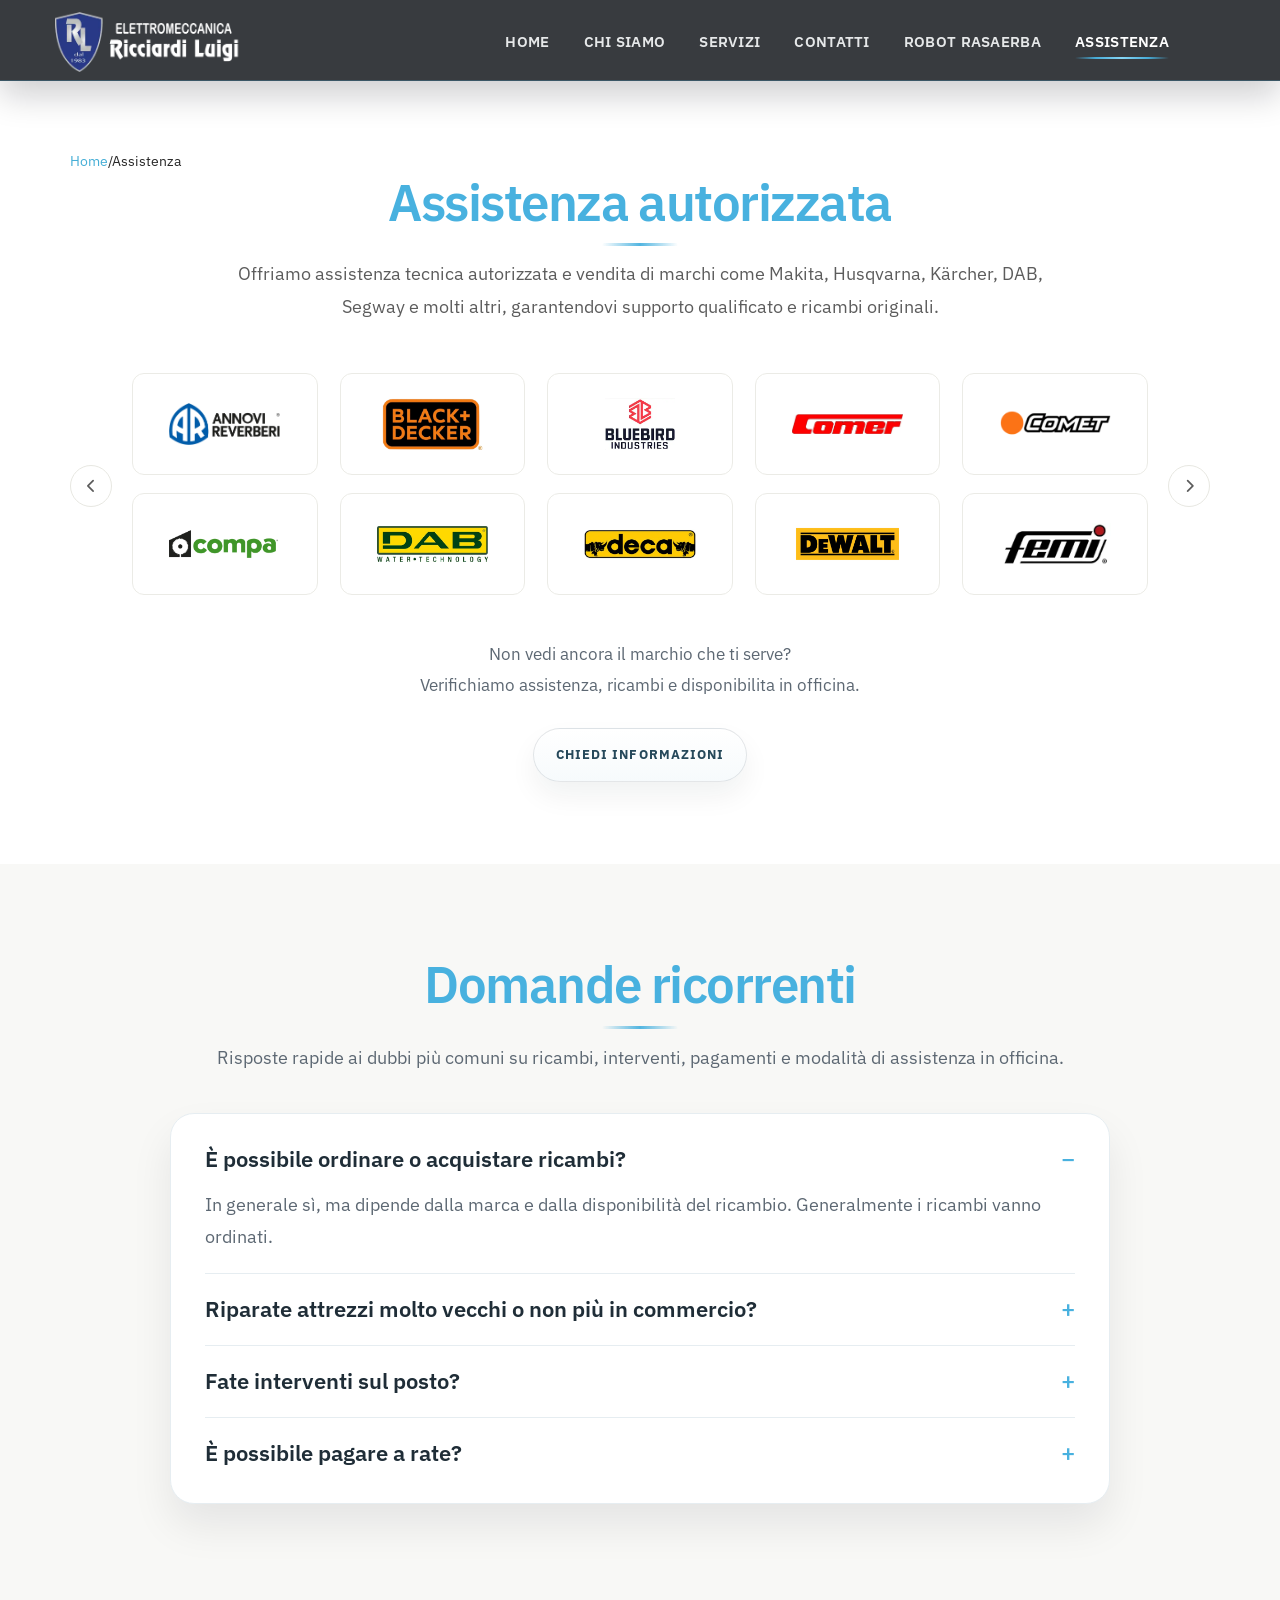
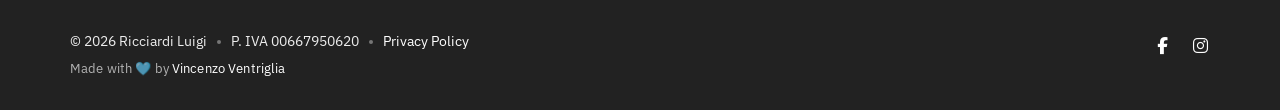
==== commit 8188e3a0: "chore: update developer website in all page footers" ====
--- a/assistenza/index.html
+++ b/assistenza/index.html
@@ -30,7 +30,7 @@
     <noscript><link href="../css/icons.css?v=20260712-01" rel="stylesheet"></noscript>
     <link rel="preload" href="../css/animate.min.css" as="style" onload="this.onload=null;this.rel='stylesheet'">
     <noscript><link href="../css/animate.min.css" rel="stylesheet"></noscript>
-    <link href="../css/styles.css?v=20260721-04" rel="stylesheet">
+    <link href="../css/styles.css?v=20261117-02" rel="stylesheet">
     <link rel="icon" type="image/x-icon" href="/favicon.ico">
     <link rel="shortcut icon" href="/favicon.ico">
 </head>
@@ -55,6 +55,7 @@
                         <li class="nav-home-child"><a href="../index.html#about">Chi Siamo</a></li>
                         <li class="nav-home-child"><a href="../index.html#services">Servizi</a></li>
                         <li class="nav-home-child"><a href="../index.html#contact-us">Contatti</a></li>
+                        <li><a href="../robot-rasaerba/index.html">Robot rasaerba</a></li>
                         <li class="active"><a href="index.html">Assistenza</a></li>
                         <li class="nav-mobile-only nav-assistenza-child"><a href="#domande-ricorrenti">Domande frequenti</a></li>
                       </ul>
@@ -65,6 +66,7 @@
 
     <section id="page-top" class="page-shell support-page-shell">
         <div class="container">
+            <nav class="page-breadcrumb" aria-label="Percorso di navigazione"><a href="../index.html">Home</a><span aria-hidden="true">/</span><span aria-current="page">Assistenza</span></nav>
             <div class="brand-area brand-area--subpage">
                 <div class="section-header wow fadeInDown">
                     <h1 class="section-title">Assistenza autorizzata</h1>
@@ -131,7 +133,7 @@
                             <span class="footer-meta__separator" aria-hidden="true"></span>
                             <a href="../privacy.html">Privacy Policy</a>
                         </div>
-                        <div class="footer-meta__credit">Made with &#129653; by <a href="https://viventriglia.github.io/portfolio/" target="_blank" rel="noopener noreferrer">Vincenzo Ventriglia</a></div>
+                        <div class="footer-meta__credit">Made with &#129653; by <a href="https://vincenzoventriglia.com/" target="_blank" rel="noopener noreferrer">Vincenzo Ventriglia</a></div>
                     </div>
                 </div>
                 <div class="col-sm-6">
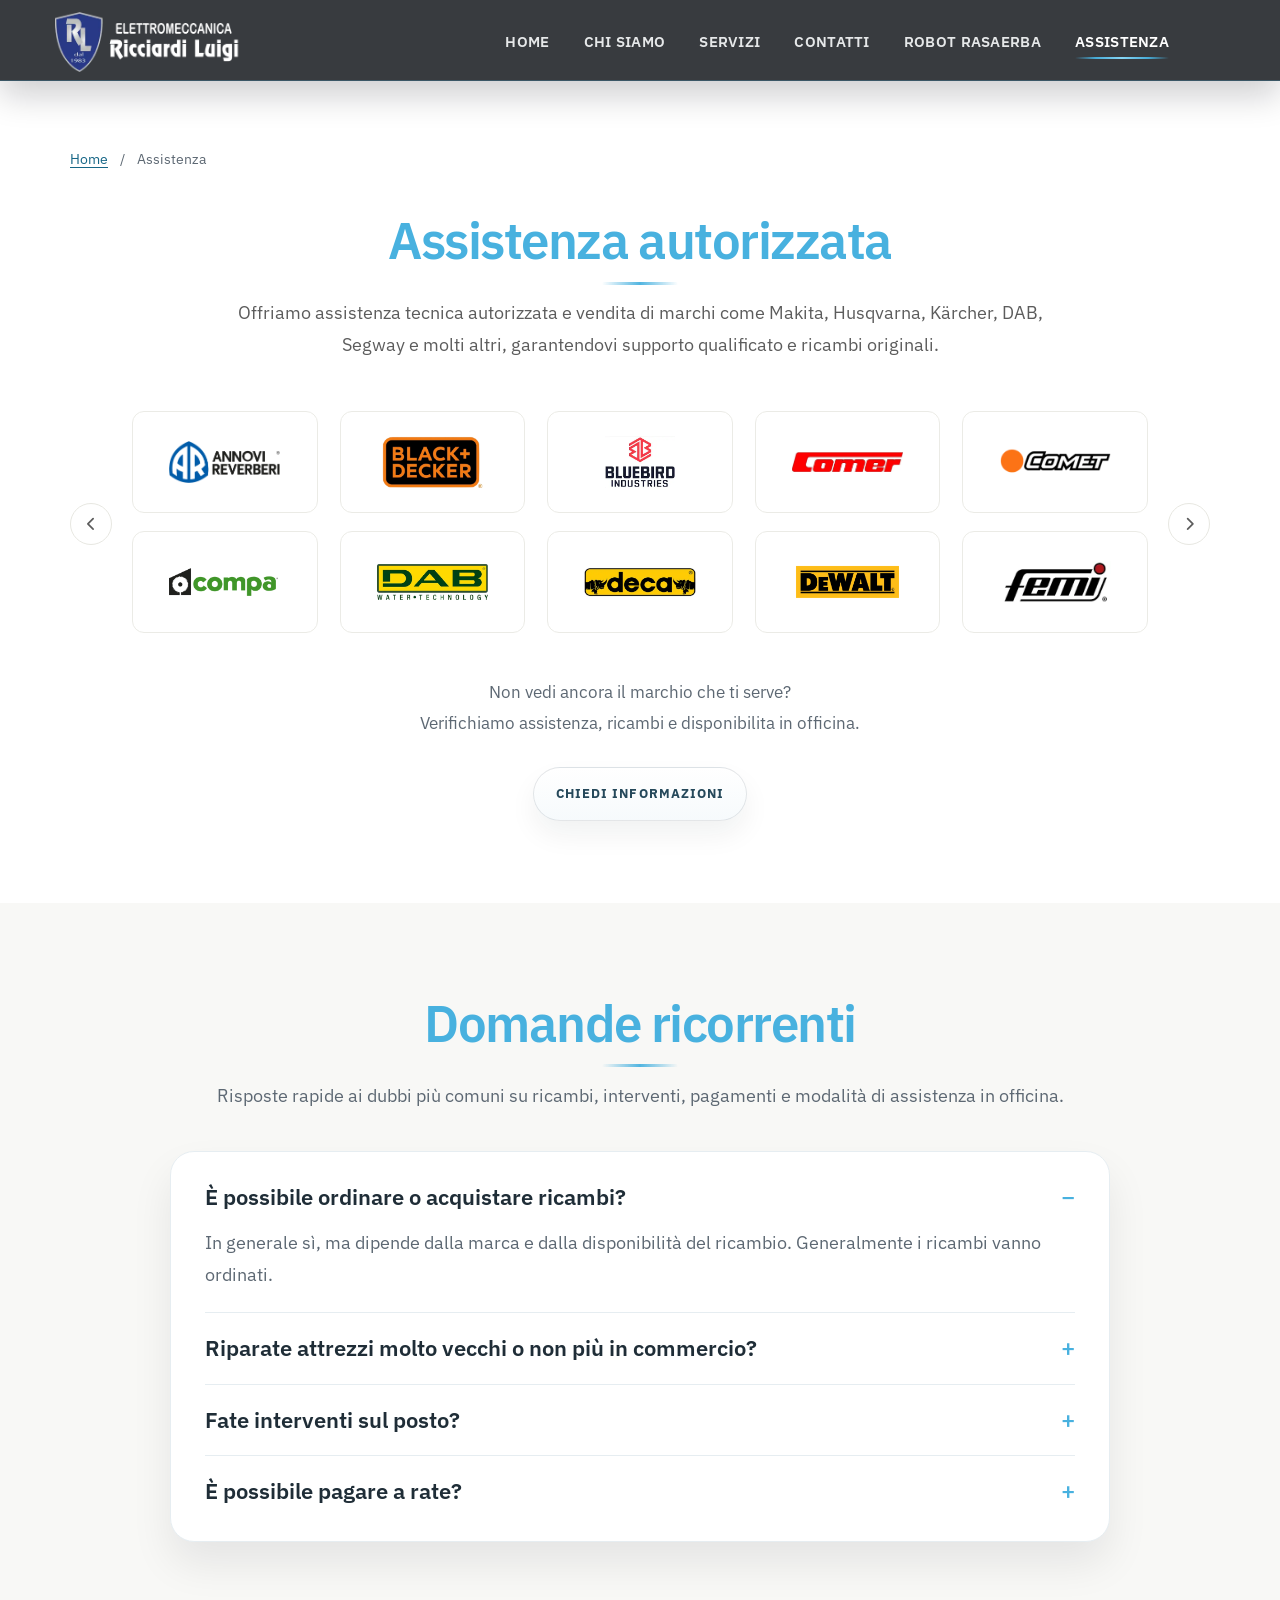
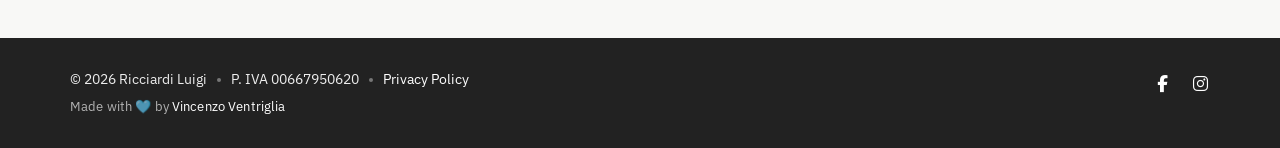
==== commit 31daa263: "feat: add local robot mower landing page and shared page styling" ====
--- a/assistenza/index.html
+++ b/assistenza/index.html
@@ -133,7 +133,7 @@
                             <span class="footer-meta__separator" aria-hidden="true"></span>
                             <a href="../privacy.html">Privacy Policy</a>
                         </div>
-                        <div class="footer-meta__credit">Made with &#129653; by <a href="https://vincenzoventriglia.com/" target="_blank" rel="noopener noreferrer">Vincenzo Ventriglia</a></div>
+                        <div class="footer-meta__credit">Made with &#129653; by <a href="https://viventriglia.github.io/portfolio/" target="_blank" rel="noopener noreferrer">Vincenzo Ventriglia</a></div>
                     </div>
                 </div>
                 <div class="col-sm-6">
--- a/css/styles.css
+++ b/css/styles.css
@@ -584,6 +584,14 @@
   line-height: 1.25;
   font-weight: 600;
   color: #1e2b36;
+}
+.media.service-box .media-heading a {
+  color: inherit;
+}
+.media.service-box .media-heading a:hover,
+.media.service-box .media-heading a:focus-visible {
+  text-decoration: underline;
+  text-underline-offset: 3px;
 }
 .media.service-box p {
   margin: 0;
@@ -752,6 +760,28 @@
   line-height: 1.9;
   font-weight: 400;
   color: #5d6873;
+}
+.page-breadcrumb {
+  display: flex;
+  flex-wrap: wrap;
+  align-items: center;
+  gap: 12px;
+  margin-bottom: 42px;
+  font-size: 14px;
+  line-height: 1.6;
+  color: #5d6873;
+}
+.page-breadcrumb a {
+  color: #176686;
+  text-decoration: underline;
+  text-underline-offset: 3px;
+}
+.page-breadcrumb a:focus-visible {
+  outline: 2px solid currentColor;
+  outline-offset: 4px;
+}
+@media (max-width: 767px) {
+  .page-breadcrumb { margin-bottom: 28px; }
 }
 .page-shell {
   min-height: 100vh;
@@ -1952,3 +1982,11 @@
     width: auto;
     display: block;
 }
+
+/* Keep the expanded navigation within the tablet header. Home sections
+   remain accessible from Home and from the full mobile menu. */
+@media (min-width: 768px) and (max-width: 991px) {
+  #main-nav.navbar-default .navbar-nav > li.nav-home-child {
+    display: none;
+  }
+}
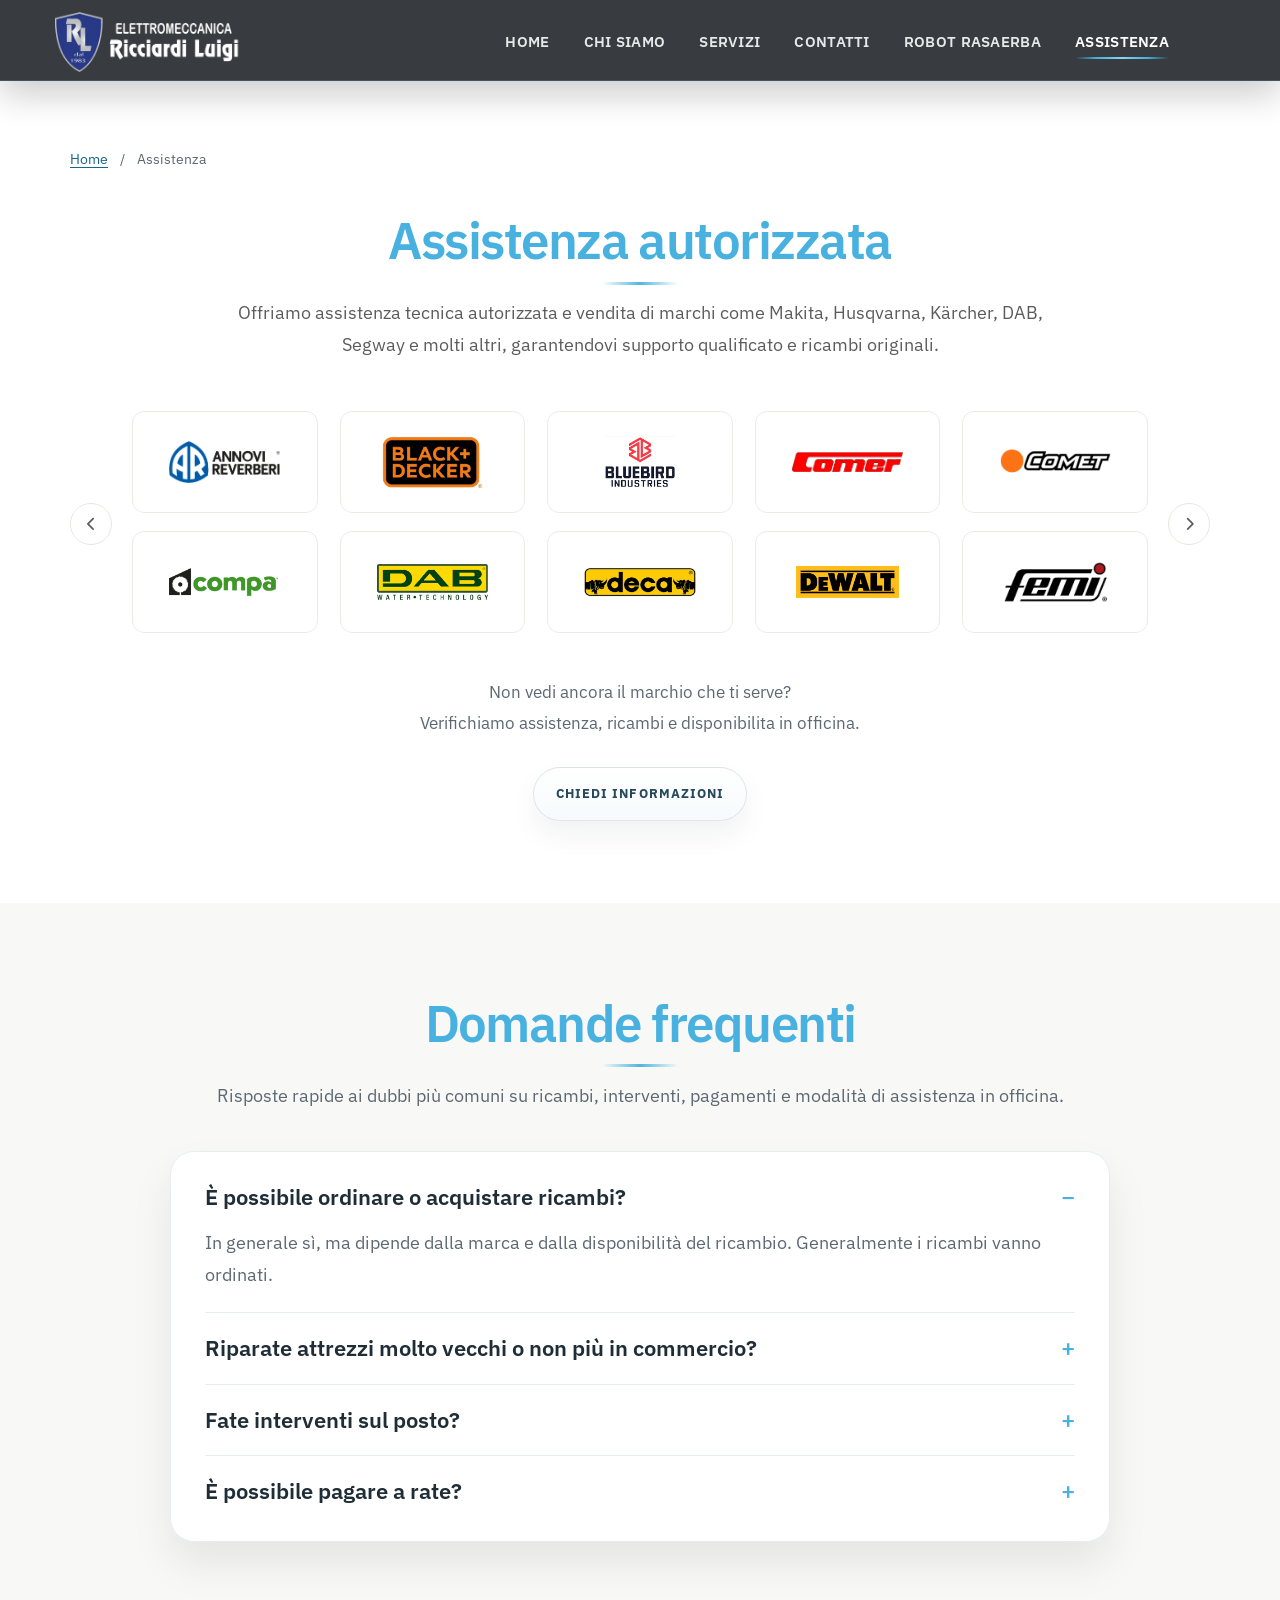
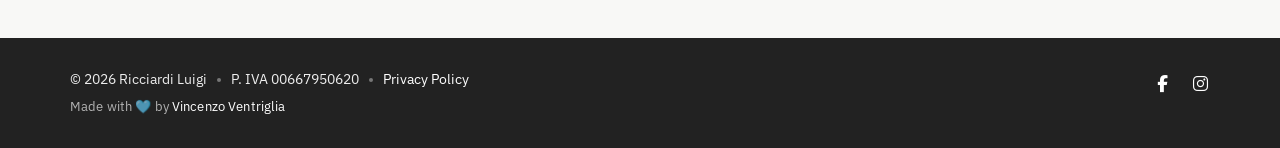
==== commit 67ffa829: "content: update section title from "Domande ricorrenti" to "Domande frequenti"" ====
--- a/assistenza/index.html
+++ b/assistenza/index.html
@@ -30,13 +30,13 @@
     <noscript><link href="../css/icons.css?v=20260712-01" rel="stylesheet"></noscript>
     <link rel="preload" href="../css/animate.min.css" as="style" onload="this.onload=null;this.rel='stylesheet'">
     <noscript><link href="../css/animate.min.css" rel="stylesheet"></noscript>
-    <link href="../css/styles.css?v=20261117-02" rel="stylesheet">
+    <link href="../css/styles.css?v=20261117-03" rel="stylesheet">
     <link rel="icon" type="image/x-icon" href="/favicon.ico">
     <link rel="shortcut icon" href="/favicon.ico">
 </head>
 <body>
     <header id="header">
-        <nav id="main-nav" class="navbar navbar-default navbar-fixed-top" role="banner">
+        <nav id="main-nav" class="navbar navbar-default navbar-fixed-top" aria-label="Navigazione principale">
             <div class="container">
                 <div class="navbar-header">
                     <button type="button" class="navbar-toggle collapsed" data-toggle="collapse" data-target="#primary-nav" aria-expanded="false" aria-controls="primary-nav" aria-label="Apri menu">
@@ -97,26 +97,26 @@
     <section class="support-questions-area" id="domande-ricorrenti">
         <div class="container">
             <div class="section-header support-questions-header wow fadeInDown" data-wow-duration="500ms" data-wow-delay="120ms">
-                <h2 class="section-title">Domande ricorrenti</h2>
+                <h2 class="section-title">Domande frequenti</h2>
                 <p>Risposte rapide ai dubbi più comuni su ricambi, interventi, pagamenti e modalità di assistenza in officina.</p>
             </div>
             <div class="page-content support-questions wow fadeInUp" data-wow-duration="500ms" data-wow-delay="180ms">
-                <details class="support-question" open>
-                    <summary>È possibile ordinare o acquistare ricambi?</summary>
+                <details class="support-question" name="assistenza-faq" open>
+                    <summary>È possibile ordinare o acquistare ricambi?</summary><div class="support-answer">
                     <p>In generale sì, ma dipende dalla marca e dalla disponibilità del ricambio. Generalmente i ricambi vanno ordinati.</p>
-                </details>
-                <details class="support-question">
-                    <summary>Riparate attrezzi molto vecchi o non più in commercio?</summary>
+                </div></details>
+                <details class="support-question" name="assistenza-faq">
+                    <summary>Riparate attrezzi molto vecchi o non più in commercio?</summary><div class="support-answer">
                     <p>Dipende dalla disponibilità dei ricambi a magazzino.</p>
-                </details>
-                <details class="support-question">
-                    <summary>Fate interventi sul posto?</summary>
+                </div></details>
+                <details class="support-question" name="assistenza-faq">
+                    <summary>Fate interventi sul posto?</summary><div class="support-answer">
                     <p>No, non effettuiamo interventi sul posto.</p>
-                </details>
-                <details class="support-question">
-                    <summary>È possibile pagare a rate?</summary>
+                </div></details>
+                <details class="support-question" name="assistenza-faq">
+                    <summary>È possibile pagare a rate?</summary><div class="support-answer">
                     <p>Sì, abbiamo soluzioni di rateizzazione. Per saperne di più, passa a trovarci in negozio.</p>
-                </details>
+                </div></details>
             </div>
         </div>
     </section>
@@ -133,7 +133,7 @@
                             <span class="footer-meta__separator" aria-hidden="true"></span>
                             <a href="../privacy.html">Privacy Policy</a>
                         </div>
-                        <div class="footer-meta__credit">Made with &#129653; by <a href="https://viventriglia.github.io/portfolio/" target="_blank" rel="noopener noreferrer">Vincenzo Ventriglia</a></div>
+                        <div class="footer-meta__credit">Made with &#129653; by <a href="https://vincenzoventriglia.com/" target="_blank" rel="noopener noreferrer">Vincenzo Ventriglia</a></div>
                     </div>
                 </div>
                 <div class="col-sm-6">
--- a/css/styles.css
+++ b/css/styles.css
@@ -842,6 +842,31 @@
 }
 .support-question summary::-webkit-details-marker {
   display: none;
+}
+.support-question summary:focus-visible {
+  outline: 2px solid #176686;
+  outline-offset: 5px;
+  border-radius: 4px;
+}
+/* Native exclusive details groups; animate only when supported and requested. */
+@media (prefers-reduced-motion: no-preference) {
+  @supports selector(details::details-content) and (transition-behavior: allow-discrete) {
+    .support-question::details-content {
+      display: grid;
+      grid-template-rows: 0fr;
+      opacity: 0;
+      transition: grid-template-rows 220ms ease, opacity 180ms ease,
+                  content-visibility 220ms allow-discrete;
+    }
+    .support-question[open]::details-content {
+      grid-template-rows: 1fr;
+      opacity: 1;
+    }
+    .support-answer {
+      min-height: 0;
+      overflow: hidden;
+    }
+  }
 }
 .support-question summary::after {
   content: "+";
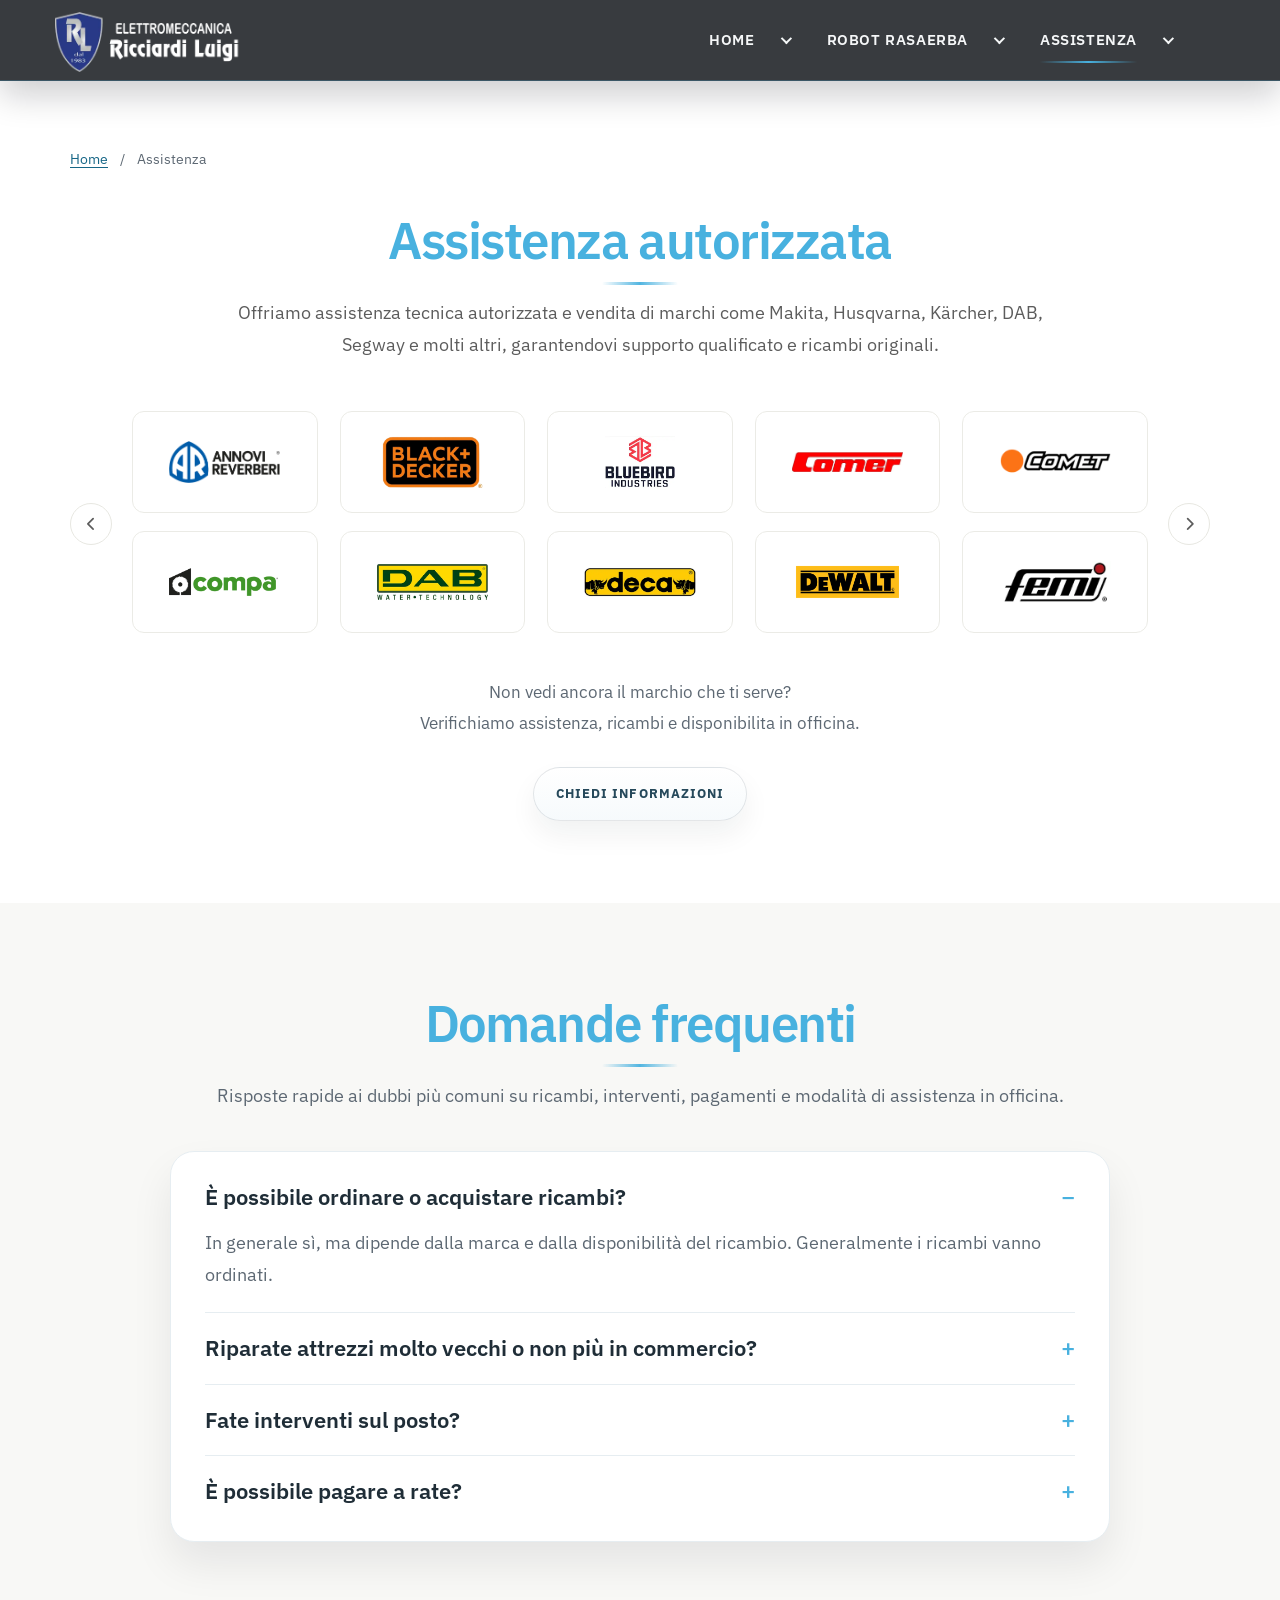
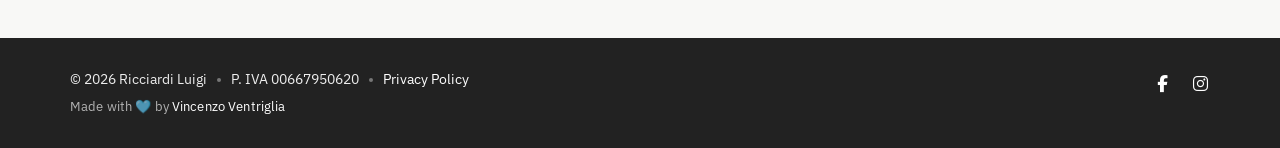
==== commit 322dd7e3: "feat: add responsive dropdown navigation with accessible section links" ====
--- a/assistenza/index.html
+++ b/assistenza/index.html
@@ -33,6 +33,7 @@
     <link href="../css/styles.css?v=20261117-03" rel="stylesheet">
     <link rel="icon" type="image/x-icon" href="/favicon.ico">
     <link rel="shortcut icon" href="/favicon.ico">
+    <link href="../css/navigation.css?v=20261117-03" rel="stylesheet">
 </head>
 <body>
     <header id="header">
@@ -50,15 +51,47 @@
                     <a class="navbar-brand" href="../index.html"><img src="../images/logo_esteso.webp" alt="Ricciardi Luigi Elettromeccanica"></a>
                 </div>
                 <div id="primary-nav" class="collapse navbar-collapse navbar-right">
-                    <ul class="nav navbar-nav">
-                        <li><a href="../index.html">Home</a></li>
-                        <li class="nav-home-child"><a href="../index.html#about">Chi Siamo</a></li>
-                        <li class="nav-home-child"><a href="../index.html#services">Servizi</a></li>
-                        <li class="nav-home-child"><a href="../index.html#contact-us">Contatti</a></li>
-                        <li><a href="../robot-rasaerba/index.html">Robot rasaerba</a></li>
-                        <li class="active"><a href="index.html">Assistenza</a></li>
-                        <li class="nav-mobile-only nav-assistenza-child"><a href="#domande-ricorrenti">Domande frequenti</a></li>
-                      </ul>
+                    <ul class="nav navbar-nav site-nav">
+                        <li class="site-nav__item">
+                            <div class="site-nav__row">
+                                <a class="site-nav__page" href="../index.html">Home</a>
+                                <button class="site-nav__toggle" type="button" aria-expanded="false" aria-controls="nav-home-sections" aria-label="Sezioni Home"><span aria-hidden="true"></span></button>
+                            </div>
+                            <div class="site-nav__panel" id="nav-home-sections">
+                                <ul class="site-nav__sections">
+                                    <li><a class="site-nav__section-link" href="../index.html#about">Chi siamo</a></li>
+                                    <li><a class="site-nav__section-link" href="../index.html#services">Servizi</a></li>
+                                    <li><a class="site-nav__section-link" href="../index.html#contact-us">Contatti</a></li>
+                                </ul>
+                            </div>
+                        </li>
+                        <li class="site-nav__item">
+                            <div class="site-nav__row">
+                                <a class="site-nav__page" href="../robot-rasaerba/index.html">Robot rasaerba</a>
+                                <button class="site-nav__toggle" type="button" aria-expanded="false" aria-controls="nav-robot-sections" aria-label="Sezioni Robot rasaerba"><span aria-hidden="true"></span></button>
+                            </div>
+                            <div class="site-nav__panel" id="nav-robot-sections">
+                                <ul class="site-nav__sections">
+                                    <li><a class="site-nav__section-link" href="../robot-rasaerba/index.html#scelta">Partiamo dalle tue esigenze</a></li>
+                                    <li><a class="site-nav__section-link" href="../robot-rasaerba/index.html#marchi">I nostri marchi</a></li>
+                                    <li><a class="site-nav__section-link" href="../robot-rasaerba/index.html#supporto">Dalla scelta al supporto</a></li>
+                                    <li><a class="site-nav__section-link" href="../robot-rasaerba/index.html#domande-frequenti">Domande frequenti</a></li>
+                                </ul>
+                            </div>
+                        </li>
+                        <li class="site-nav__item active">
+                            <div class="site-nav__row">
+                                <a class="site-nav__page" href="#page-top" aria-current="page">Assistenza</a>
+                                <button class="site-nav__toggle" type="button" aria-expanded="false" aria-controls="nav-assistenza-sections" aria-label="Sezioni Assistenza"><span aria-hidden="true"></span></button>
+                            </div>
+                            <div class="site-nav__panel" id="nav-assistenza-sections">
+                                <ul class="site-nav__sections">
+                                    <li><a class="site-nav__section-link" href="#marchi">I nostri marchi</a></li>
+                                    <li><a class="site-nav__section-link" href="#domande-ricorrenti">Domande frequenti</a></li>
+                                </ul>
+                            </div>
+                        </li>
+                    </ul>
                 </div>
             </div>
         </nav>
@@ -67,7 +100,7 @@
     <section id="page-top" class="page-shell support-page-shell">
         <div class="container">
             <nav class="page-breadcrumb" aria-label="Percorso di navigazione"><a href="../index.html">Home</a><span aria-hidden="true">/</span><span aria-current="page">Assistenza</span></nav>
-            <div class="brand-area brand-area--subpage">
+            <div id="marchi" class="brand-area brand-area--subpage">
                 <div class="section-header wow fadeInDown">
                     <h1 class="section-title">Assistenza autorizzata</h1>
                     <p>Offriamo assistenza tecnica autorizzata e vendita
@@ -158,6 +191,7 @@
     <script src="../js/bootstrap.min.js"></script>
     <script src="../images/brands/brands-manifest.js?v=20260609-01"></script>
     <script src="../js/wow.min.js"></script>
-    <script src="../js/custom-scripts.js?v=20260803-01"></script>
+    <script src="../js/navigation.js?v=20261117-01"></script>
+    <script src="../js/custom-scripts.js?v=20261117-01"></script>
 </body>
 </html>
--- a/css/navigation.css
+++ b/css/navigation.css
@@ -0,0 +1,89 @@
+/* Shared page links and section disclosures. */
+#main-nav .site-nav { border: 0; }
+#main-nav .site-nav__item { position: relative; }
+#main-nav .site-nav__row { display: flex; align-items: center; }
+#main-nav .site-nav__page {
+  flex: 1; padding: 14px 16px; color: #f5f7f8; font-size: 14px;
+  font-weight: 600; letter-spacing: .04em; text-transform: uppercase;
+  border-radius: 14px; line-height: 1.3;
+}
+#main-nav .active > .site-nav__row { background: rgba(72,177,223,.12); border-radius: 14px; }
+#main-nav .site-nav__toggle {
+  display: none; align-items: center; justify-content: center; flex: 0 0 44px;
+  width: 44px; height: 44px; padding: 0; border: 0; border-radius: 12px;
+  color: #f5f7f8; background: transparent;
+}
+#main-nav .site-nav--enhanced .site-nav__toggle { display: inline-flex; }
+#main-nav .site-nav__toggle span {
+  width: 8px; height: 8px; border-right: 2px solid currentColor;
+  border-bottom: 2px solid currentColor; transform: rotate(45deg) translateY(-2px);
+  transition: transform 180ms ease;
+}
+#main-nav .site-nav__toggle[aria-expanded="true"] span { transform: rotate(225deg) translate(-1px,-1px); }
+#main-nav .site-nav__toggle:hover, #main-nav .site-nav__page:hover { background: transparent; }
+#main-nav .site-nav__row:hover > .site-nav__page,
+#main-nav .site-nav__row:hover > .site-nav__toggle { color: #fff; }
+#main-nav .site-nav a:focus-visible, #main-nav .site-nav button:focus-visible {
+  outline: 2px solid #48b1df; outline-offset: -3px;
+}
+#main-nav .site-nav__panel { display: grid; grid-template-rows: 1fr; }
+#main-nav .site-nav--enhanced .site-nav__panel {
+  grid-template-rows: 0fr; visibility: hidden;
+  transition: grid-template-rows 180ms ease, visibility 180ms;
+}
+#main-nav .site-nav--enhanced .is-expanded > .site-nav__panel { grid-template-rows: 1fr; visibility: visible; }
+#main-nav .site-nav__sections { min-height: 0; overflow: hidden; list-style: none; margin: 0; padding: 0; }
+#main-nav .site-nav__section-link {
+  display: block; padding: 12px 18px 12px 30px; color: rgba(245,247,248,.9);
+  font-size: 14px; line-height: 1.45; text-transform: none; border-radius: 10px;
+}
+#main-nav .site-nav__section-link:hover, #main-nav .site-nav__section-link:focus-visible { color: #fff; background: rgba(72,177,223,.12); }
+#about, #services, #contact-us, #scelta, #marchi, #supporto, #domande-frequenti, #domande-ricorrenti {
+  scroll-margin-top: 110px;
+}
+@media (min-width: 768px) {
+  #main-nav .site-nav__page { flex: none; padding: 22px 8px 22px 14px; font-size: 15px; border-radius: 0; }
+  #main-nav .active > .site-nav__row { background: transparent; }
+  #main-nav .site-nav__page { position: relative; }
+  #main-nav .site-nav__page::after {
+    content: ""; position: absolute; left: 14px; right: 8px; bottom: 9px; height: 2px;
+    background: linear-gradient(90deg,transparent,#48b1df,transparent);
+    opacity: 0; transform: scaleX(.4); pointer-events: none;
+    transition: opacity 180ms ease, transform 180ms ease;
+  }
+  #main-nav .active > .site-nav__row > .site-nav__page::after,
+  #main-nav .is-expanded > .site-nav__row > .site-nav__page::after,
+  #main-nav .site-nav__row:hover > .site-nav__page::after,
+  #main-nav .site-nav__row:focus-within > .site-nav__page::after {
+    opacity: 1; transform: scaleX(1);
+  }
+  #main-nav.navbar-default #primary-nav { overflow: visible !important; }
+  #main-nav .site-nav__panel {
+    position: absolute; top: 100%; right: 0; width: 290px; padding: 8px;
+    border: 1px solid rgba(72,177,223,.22); border-radius: 16px;
+    background: #1c222a; box-shadow: 0 18px 36px rgba(10,15,20,.2);
+    z-index: 10; opacity: 0; visibility: hidden; pointer-events: none;
+    transform: translateY(-4px);
+  }
+  #main-nav .site-nav--enhanced .site-nav__panel {
+    grid-template-rows: 1fr;
+    transition: opacity 160ms ease, transform 160ms ease, visibility 160ms;
+  }
+  #main-nav .site-nav--enhanced .is-expanded > .site-nav__panel,
+  #main-nav .site-nav:not(.site-nav--enhanced) .site-nav__item:hover > .site-nav__panel,
+  #main-nav .site-nav:not(.site-nav--enhanced) .site-nav__item:focus-within > .site-nav__panel {
+    opacity: 1; visibility: visible; transform: none; pointer-events: auto;
+  }
+  #main-nav .site-nav__section-link { padding: 12px 14px; }
+}
+@media (max-width: 767px) {
+  #main-nav.navbar-default #primary-nav { max-height: calc(100dvh - var(--mobile-nav-height,82px) - 28px); overflow-y: auto; }
+  #main-nav .site-nav__toggle { margin-right: 4px; }
+  #about, #services, #contact-us, #scelta, #marchi, #supporto, #domande-frequenti, #domande-ricorrenti {
+    scroll-margin-top: calc(var(--mobile-nav-height,82px) + 14px);
+  }
+}
+@media (prefers-reduced-motion: reduce) {
+  #main-nav .site-nav__panel, #main-nav .site-nav--enhanced .site-nav__panel,
+  #main-nav .site-nav__toggle span, #main-nav .site-nav__page::after { transition: none; }
+}
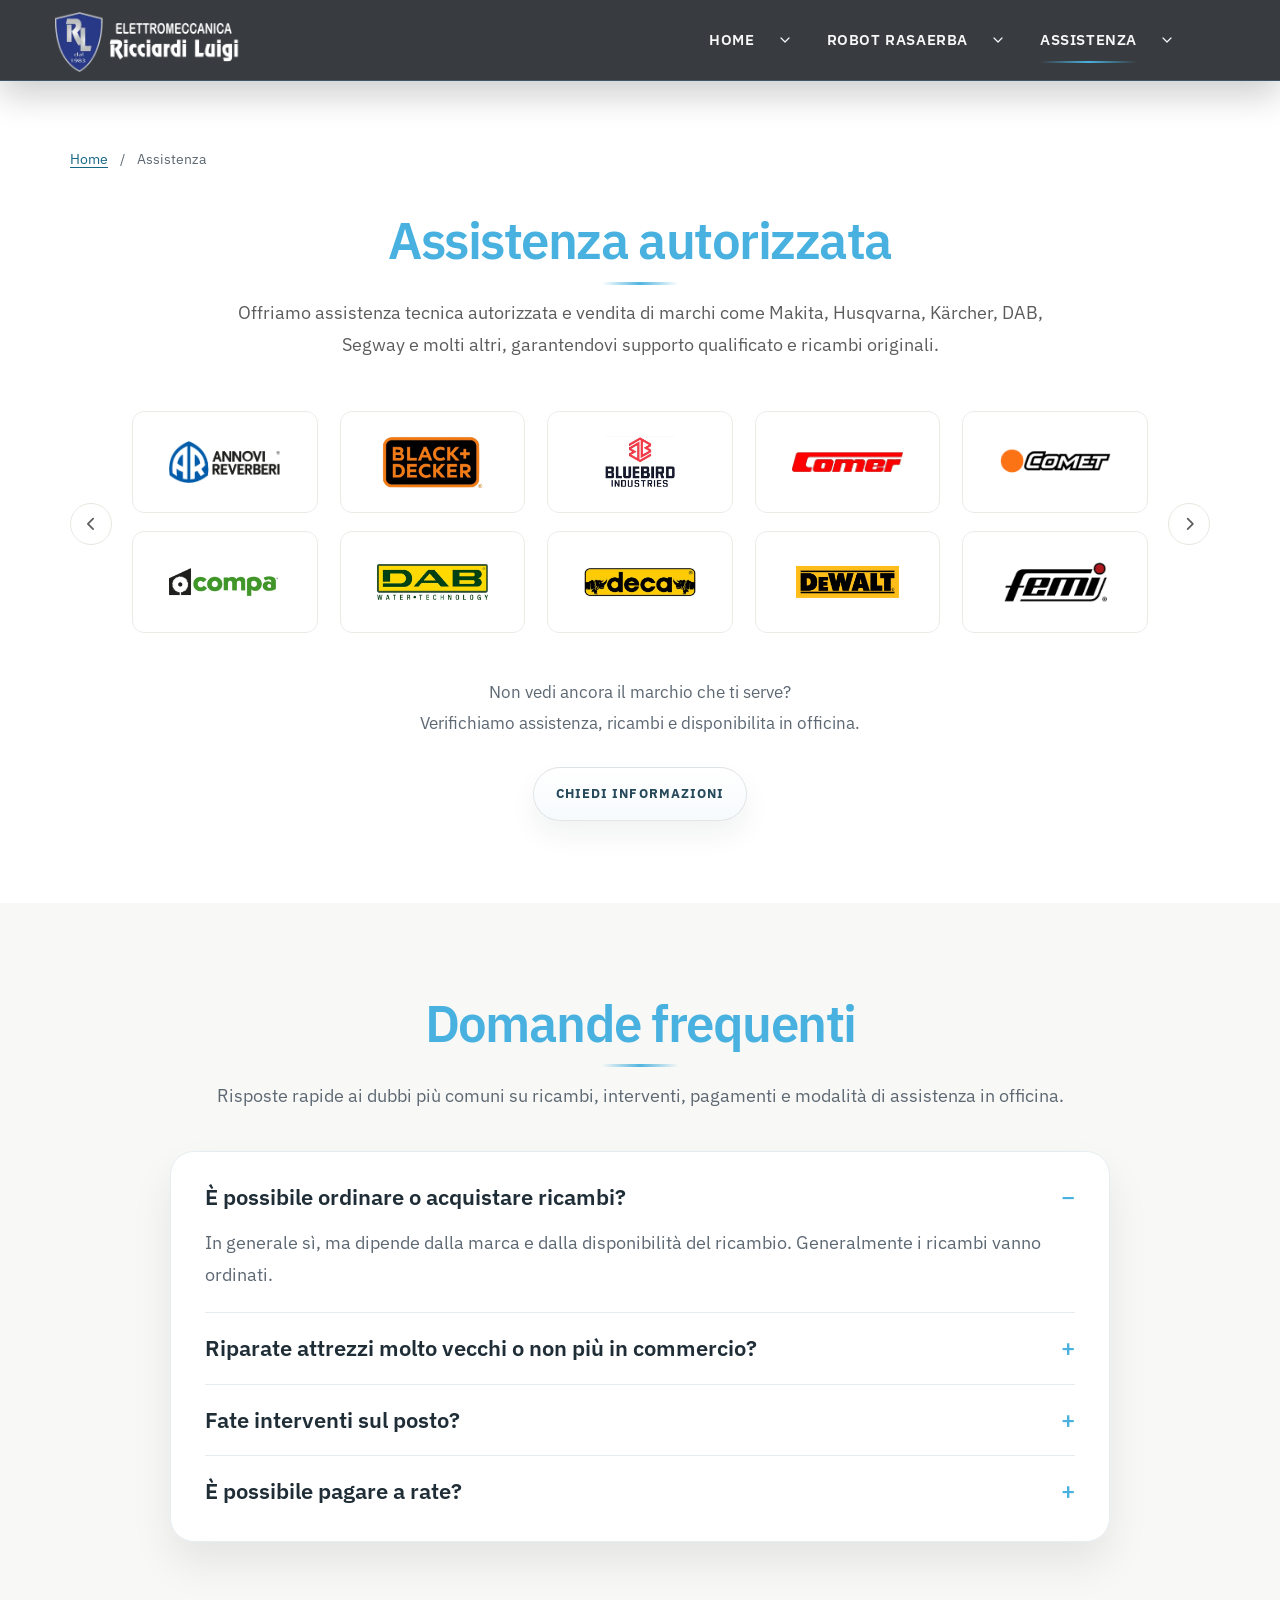
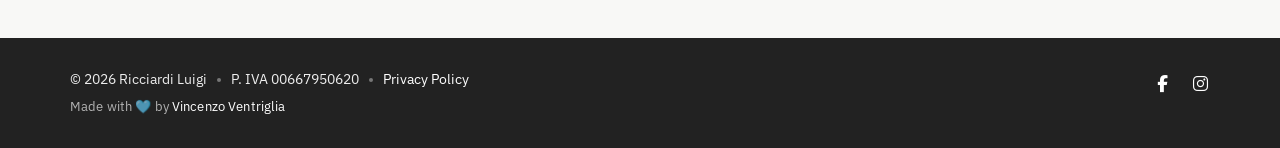
==== commit 43e61705: "style: refine navigation chevrons with rounded SVG and smoother rotation" ====
--- a/assistenza/index.html
+++ b/assistenza/index.html
@@ -33,7 +33,7 @@
     <link href="../css/styles.css?v=20261117-03" rel="stylesheet">
     <link rel="icon" type="image/x-icon" href="/favicon.ico">
     <link rel="shortcut icon" href="/favicon.ico">
-    <link href="../css/navigation.css?v=20261117-03" rel="stylesheet">
+    <link href="../css/navigation.css?v=20261117-04" rel="stylesheet">
 </head>
 <body>
     <header id="header">
@@ -55,7 +55,7 @@
                         <li class="site-nav__item">
                             <div class="site-nav__row">
                                 <a class="site-nav__page" href="../index.html">Home</a>
-                                <button class="site-nav__toggle" type="button" aria-expanded="false" aria-controls="nav-home-sections" aria-label="Sezioni Home"><span aria-hidden="true"></span></button>
+                                <button class="site-nav__toggle" type="button" aria-expanded="false" aria-controls="nav-home-sections" aria-label="Sezioni Home"><span aria-hidden="true"><svg viewBox="0 0 20 20" focusable="false"><path d="m5 7.5 5 5 5-5"></path></svg></span></button>
                             </div>
                             <div class="site-nav__panel" id="nav-home-sections">
                                 <ul class="site-nav__sections">
@@ -68,7 +68,7 @@
                         <li class="site-nav__item">
                             <div class="site-nav__row">
                                 <a class="site-nav__page" href="../robot-rasaerba/index.html">Robot rasaerba</a>
-                                <button class="site-nav__toggle" type="button" aria-expanded="false" aria-controls="nav-robot-sections" aria-label="Sezioni Robot rasaerba"><span aria-hidden="true"></span></button>
+                                <button class="site-nav__toggle" type="button" aria-expanded="false" aria-controls="nav-robot-sections" aria-label="Sezioni Robot rasaerba"><span aria-hidden="true"><svg viewBox="0 0 20 20" focusable="false"><path d="m5 7.5 5 5 5-5"></path></svg></span></button>
                             </div>
                             <div class="site-nav__panel" id="nav-robot-sections">
                                 <ul class="site-nav__sections">
@@ -82,7 +82,7 @@
                         <li class="site-nav__item active">
                             <div class="site-nav__row">
                                 <a class="site-nav__page" href="#page-top" aria-current="page">Assistenza</a>
-                                <button class="site-nav__toggle" type="button" aria-expanded="false" aria-controls="nav-assistenza-sections" aria-label="Sezioni Assistenza"><span aria-hidden="true"></span></button>
+                                <button class="site-nav__toggle" type="button" aria-expanded="false" aria-controls="nav-assistenza-sections" aria-label="Sezioni Assistenza"><span aria-hidden="true"><svg viewBox="0 0 20 20" focusable="false"><path d="m5 7.5 5 5 5-5"></path></svg></span></button>
                             </div>
                             <div class="site-nav__panel" id="nav-assistenza-sections">
                                 <ul class="site-nav__sections">
--- a/css/navigation.css
+++ b/css/navigation.css
@@ -15,11 +15,15 @@
 }
 #main-nav .site-nav--enhanced .site-nav__toggle { display: inline-flex; }
 #main-nav .site-nav__toggle span {
-  width: 8px; height: 8px; border-right: 2px solid currentColor;
-  border-bottom: 2px solid currentColor; transform: rotate(45deg) translateY(-2px);
-  transition: transform 180ms ease;
+  display: block; width: 16px; height: 16px; transform: rotate(0deg);
+  transform-origin: center;
+  transition: transform 420ms cubic-bezier(.4,0,.2,1);
 }
-#main-nav .site-nav__toggle[aria-expanded="true"] span { transform: rotate(225deg) translate(-1px,-1px); }
+#main-nav .site-nav__toggle svg {
+  display: block; width: 100%; height: 100%; fill: none; stroke: currentColor;
+  stroke-width: 1.5; stroke-linecap: round; stroke-linejoin: round;
+}
+#main-nav .site-nav__toggle[aria-expanded="true"] span { transform: rotate(180deg); }
 #main-nav .site-nav__toggle:hover, #main-nav .site-nav__page:hover { background: transparent; }
 #main-nav .site-nav__row:hover > .site-nav__page,
 #main-nav .site-nav__row:hover > .site-nav__toggle { color: #fff; }
